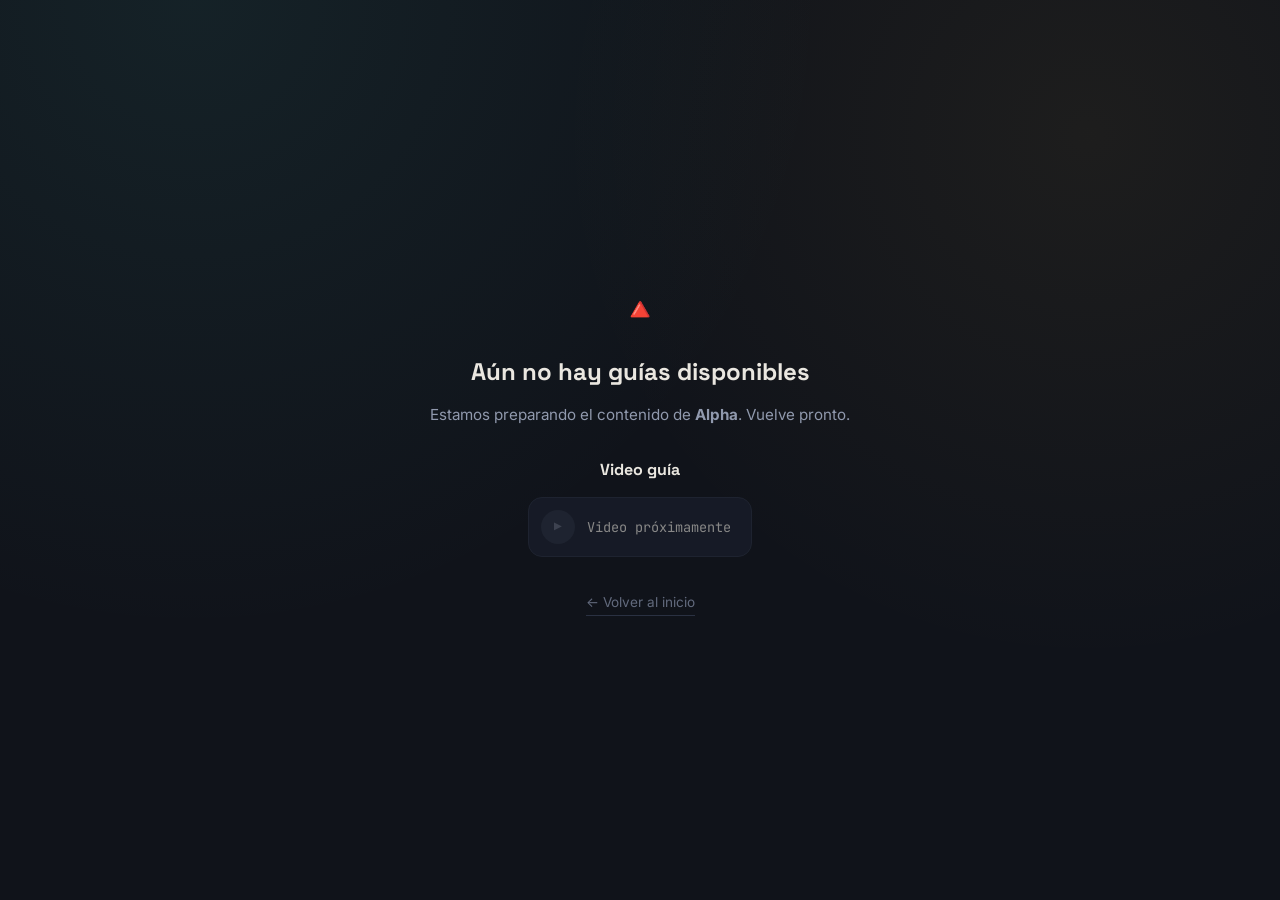
==== pages/alpha/index.html @ 4fbe8063 "Agregue categoria Farmeros, video-guia, smeargle y breloom, junto con mejoras en las paginas" ====
<!DOCTYPE html>
<html lang="es">
<head>
<meta charset="UTF-8">
<meta name="viewport" content="width=device-width, initial-scale=1.0">
<title>Alpha — PokeMMO Farm Guide</title>
<meta name="robots" content="noindex">

<link rel="preconnect" href="https://fonts.googleapis.com">
<link rel="preconnect" href="https://fonts.gstatic.com" crossorigin>
<link href="https://fonts.googleapis.com/css2?family=Space+Grotesk:wght@500;600;700&family=Inter:wght@400;500;600&family=JetBrains+Mono:wght@500;600&display=swap" rel="stylesheet">

<link rel="stylesheet" href="../../assets/css/style.css">
</head>
<body>

<main class="placeholder-page">
  <div class="placeholder-inner">
    <span class="placeholder-icon" style="color:#ef4444;" aria-hidden="true">🔺</span>
    <h1>Aún no hay guías disponibles</h1>
    <p>Estamos preparando el contenido de <strong>Alpha</strong>. Vuelve pronto.</p>

    <div class="video-guide-wrap">
      <h2>Video guía</h2>
      <a href="#" class="video-guide-btn is-empty" target="_blank" rel="noopener">
        <span class="vg-play">▶</span>
        Video próximamente
      </a>
      <!-- Cuando tengas el link del video, reemplaza el <a> de arriba por:
      <a href="https://www.youtube.com/watch?v=VIDEO_ID" class="video-guide-btn" target="_blank" rel="noopener">
        <span class="vg-play">▶</span>
        Ver guía en YouTube
      </a>
      -->
    </div>

    <a href="../../index.html" class="placeholder-back">← Volver al inicio</a>
  </div>
</main>

</body>
</html>
---- assets/css/style.css ----
/* ============================================
   PokeMMO Farm Guide — design tokens
   ============================================ */
:root{
  --bg:            #10131a;
  --bg-elev:       #171b26;
  --bg-card:       #1b2030;
  --border:        #2a3142;
  --border-soft:   #232a3a;

  --text:          #eae7e0;
  --text-dim:      #9099ad;
  --text-faint:    #626a7d;

  --accent-teal:   #4fd1c5;
  --accent-gold:   #f2c14e;
  --accent-coral:  #ef7c6b;

  --radius-sm: 8px;
  --radius-md: 14px;
  --radius-lg: 20px;

  --font-display: "Space Grotesk", sans-serif;
  --font-body: "Inter", system-ui, sans-serif;
  --font-mono: "JetBrains Mono", monospace;

  --max-width: 1160px;
}

*, *::before, *::after{ box-sizing: border-box; }

::selection{
  background: rgba(79, 209, 197, 0.35);
  color: var(--text);
}

html{
  scroll-behavior: smooth;
}

@media (prefers-reduced-motion: reduce){
  html{ scroll-behavior: auto; }
  *{ animation-duration: 0.01ms !important; transition-duration: 0.01ms !important; }
}

body{
  margin: 0;
  background: var(--bg);
  color: var(--text);
  font-family: var(--font-body);
  line-height: 1.55;
  -webkit-font-smoothing: antialiased;
}

a{ color: inherit; text-decoration: none; }
img{ max-width: 100%; display: block; }
ul{ list-style: none; margin: 0; padding: 0; }

:focus-visible{
  outline: 2px solid var(--accent-teal);
  outline-offset: 3px;
}

.wrap{
  max-width: var(--max-width);
  margin: 0 auto;
  padding: 0 24px;
}

/* subtle hex-grid atmosphere, low-cost, no images */
body{
  background-image:
    radial-gradient(circle at 15% 0%, rgba(79,209,197,0.08), transparent 45%),
    radial-gradient(circle at 85% 15%, rgba(242,193,78,0.06), transparent 40%);
  background-attachment: fixed;
}

/* ============================================
   Header
   ============================================ */
.site-header{
  position: sticky;
  top: 0;
  z-index: 50;
  background: rgba(16,19,26,0.85);
  backdrop-filter: blur(10px);
  border-bottom: 1px solid var(--border-soft);
}

.header-inner{
  display: flex;
  align-items: center;
  justify-content: space-between;
  height: 68px;
}

.logo{
  display: flex;
  align-items: center;
  gap: 10px;
  font-family: var(--font-display);
  font-size: 1.05rem;
  letter-spacing: 0.01em;
}

.logo-mark{
  display: inline-flex;
  align-items: center;
  justify-content: center;
  width: 30px;
  height: 30px;
  border-radius: 8px;
  background: linear-gradient(135deg, var(--accent-teal), #2f9d92);
  color: #0b1016;
  font-size: 1rem;
}

.logo-text strong{ color: var(--accent-gold); font-weight: 700; }

.main-nav{
  display: flex;
  align-items: center;
  gap: 28px;
  font-size: 0.92rem;
  color: var(--text-dim);
}

.main-nav a:hover{ color: var(--text); }

.nav-github{
  padding: 8px 14px;
  border: 1px solid var(--border);
  border-radius: 999px;
  color: var(--text) !important;
}
.nav-github:hover{ border-color: var(--accent-teal); }

.nav-toggle{
  display: none;
  flex-direction: column;
  gap: 5px;
  background: none;
  border: none;
  cursor: pointer;
  padding: 8px;
}
.nav-toggle span{
  width: 22px; height: 2px;
  background: var(--text);
  border-radius: 2px;
}

/* ============================================
   Hero
   ============================================ */
.hero{
  padding: 96px 0 72px;
}

.hero-inner{
  max-width: 760px;
}

.eyebrow{
  font-family: var(--font-mono);
  font-size: 0.78rem;
  letter-spacing: 0.04em;
  color: var(--accent-teal);
  text-transform: uppercase;
  margin: 0 0 20px;
}

.hero h1{
  font-family: var(--font-display);
  font-size: clamp(2.1rem, 5vw, 3.4rem);
  line-height: 1.12;
  font-weight: 700;
  margin: 0 0 20px;
  letter-spacing: -0.01em;
}

.accent-gold{ color: var(--accent-gold); }

.hero-sub{
  font-size: 1.08rem;
  color: var(--text-dim);
  max-width: 560px;
  margin: 0 0 36px;
}

.search-box{
  display: flex;
  align-items: center;
  gap: 12px;
  background: var(--bg-card);
  border: 1px solid var(--border);
  border-radius: var(--radius-md);
  padding: 14px 18px;
  max-width: 480px;
  transition: border-color 0.15s ease;
}
.search-box:focus-within{ border-color: var(--accent-teal); }

.search-icon{ color: var(--text-faint); flex-shrink: 0; }

.search-box input{
  border: none;
  background: none;
  color: var(--text);
  font-family: var(--font-body);
  font-size: 0.96rem;
  width: 100%;
}
.search-box input::placeholder{ color: var(--text-faint); }
.search-box input:focus{ outline: none; }

/* ============================================
   Section shared
   ============================================ */
section{ padding: 64px 0; }

.section-head{
  max-width: 560px;
  margin-bottom: 40px;
}
.section-head h2{
  font-family: var(--font-display);
  font-size: clamp(1.6rem, 3vw, 2.1rem);
  margin: 0 0 10px;
}
.section-head p{
  color: var(--text-dim);
  margin: 0;
}

/* ============================================
   Categorías — route select cards
   ============================================ */
.cat-grid{
  display: grid;
  grid-template-columns: repeat(auto-fill, minmax(230px, 1fr));
  gap: 16px;
}

.cat-card{
  position: relative;
  background: var(--bg-card);
  border: 1px solid var(--border);
  border-left: 3px solid var(--cat-color, var(--accent-teal));
  border-radius: var(--radius-md);
  padding: 24px;
  transition: transform 0.15s ease, border-color 0.15s ease, background 0.15s ease;
}

.cat-card:hover{
  transform: translateY(-3px);
  background: var(--bg-elev);
}

.cat-icon{
  font-size: 1.6rem;
  display: inline-block;
  margin-bottom: 14px;
}

.cat-card h3{
  font-family: var(--font-display);
  font-size: 1.1rem;
  margin: 0 0 8px;
}

.cat-card p{
  color: var(--text-dim);
  font-size: 0.88rem;
  margin: 0 0 16px;
  min-height: 40px;
}

.cat-count{
  font-family: var(--font-mono);
  font-size: 0.72rem;
  letter-spacing: 0.03em;
  text-transform: uppercase;
  color: var(--cat-color, var(--accent-teal));
}

.no-results{
  text-align: center;
  color: var(--text-dim);
  margin-top: 24px;
}

/* ============================================
   Destacados — empty state
   ============================================ */
.empty-state{
  border: 1px dashed var(--border);
  border-radius: var(--radius-lg);
  padding: 56px 32px;
  text-align: center;
  max-width: 520px;
  margin: 0 auto;
}

.empty-icon{
  display: inline-flex;
  align-items: center;
  justify-content: center;
  width: 48px;
  height: 48px;
  border-radius: 12px;
  background: rgba(79,209,197,0.1);
  color: var(--accent-teal);
  font-size: 1.4rem;
  margin-bottom: 18px;
}

.empty-state h3{
  font-family: var(--font-display);
  font-size: 1.2rem;
  margin: 0 0 10px;
}

.empty-state p{
  color: var(--text-dim);
  font-size: 0.92rem;
  margin: 0 0 24px;
}

.btn-primary{
  display: inline-block;
  background: var(--accent-teal);
  color: #0b1016;
  font-weight: 600;
  font-size: 0.9rem;
  padding: 12px 24px;
  border-radius: 999px;
  transition: transform 0.15s ease, background 0.15s ease;
}
.btn-primary:hover{
  background: #6fe0d5;
  transform: translateY(-1px);
}

/* ============================================
   Sobre / disclaimer
   ============================================ */
.sobre{
  background: var(--bg-elev);
  border-top: 1px solid var(--border-soft);
  border-bottom: 1px solid var(--border-soft);
}
.sobre-inner{ max-width: 680px; }
.sobre h2{
  font-family: var(--font-display);
  font-size: 1.5rem;
  margin: 0 0 20px;
}
.sobre p{
  color: var(--text-dim);
  font-size: 0.94rem;
  margin: 0 0 16px;
}

/* ============================================
   Footer
   ============================================ */
.site-footer{ padding: 40px 0; }

.footer-inner{
  display: flex;
  flex-wrap: wrap;
  align-items: center;
  justify-content: space-between;
  gap: 16px;
  border-top: 1px solid var(--border-soft);
  padding-top: 32px;
}

.footer-brand{
  display: flex;
  align-items: center;
  gap: 10px;
  font-family: var(--font-display);
  font-size: 0.95rem;
}

.footer-note{
  color: var(--text-faint);
  font-size: 0.82rem;
  margin: 0;
}

.footer-links{
  display: flex;
  gap: 20px;
  font-size: 0.85rem;
  color: var(--text-dim);
}
.footer-links a:hover{ color: var(--text); }

/* ============================================
   Placeholder de categoría (sin guías aún)
   ============================================ */
.placeholder-page{
  min-height: 100vh;
  display: flex;
  align-items: center;
  justify-content: center;
  text-align: center;
  padding: 24px;
}

.placeholder-inner{
  max-width: 420px;
}

.placeholder-icon{
  font-size: 2rem;
  margin-bottom: 20px;
  display: inline-block;
}

.placeholder-page h1{
  font-family: var(--font-display);
  font-size: 1.5rem;
  margin: 0 0 12px;
}

.placeholder-page p{
  color: var(--text-dim);
  font-size: 0.95rem;
  margin: 0 0 28px;
}

.placeholder-back{
  display: inline-block;
  font-size: 0.85rem;
  color: var(--text-faint);
  border-bottom: 1px solid var(--border);
  padding-bottom: 2px;
  transition: color 0.15s ease, border-color 0.15s ease;
}
.placeholder-back:hover{
  color: var(--accent-teal);
  border-color: var(--accent-teal);
}

/* ============================================
   Responsive
   ============================================ */
@media (max-width: 760px){
  .main-nav{
    position: absolute;
    top: 68px;
    left: 0;
    right: 0;
    background: var(--bg-elev);
    border-bottom: 1px solid var(--border-soft);
    flex-direction: column;
    align-items: flex-start;
    gap: 0;
    padding: 8px 24px 20px;
    display: none;
  }
  .main-nav.open{ display: flex; }
  .main-nav a{ padding: 12px 0; width: 100%; }

  .nav-toggle{ display: flex; }

  .hero{ padding: 56px 0 48px; }

  section{ padding: 48px 0; }
}

/* ============================================
   Video guía — link directo, sin iframe/preview
   ============================================ */
.video-guide-wrap{
  margin: 32px 0;
}

.video-guide-wrap h2{
  font-family: var(--font-display);
  font-size: 1rem;
  margin: 0 0 14px;
  color: var(--text);
}

.video-guide-btn{
  display: inline-flex;
  align-items: center;
  gap: 12px;
  background: var(--bg-card);
  border: 1px solid var(--border);
  border-radius: var(--radius-md);
  padding: 12px 20px 12px 12px;
  font-family: var(--font-mono);
  font-size: 0.85rem;
  color: var(--text);
  transition: border-color 0.15s ease, transform 0.15s ease, background 0.15s ease;
}

.video-guide-btn:hover{
  border-color: var(--accent-teal);
  background: var(--bg-elev);
  transform: translateY(-2px);
}

.video-guide-btn .vg-play{
  display: inline-flex;
  align-items: center;
  justify-content: center;
  width: 34px;
  height: 34px;
  border-radius: 50%;
  background: var(--accent-teal);
  color: #0b1016;
  font-size: 0.8rem;
  flex-shrink: 0;
}

/* Estado "sin video todavía": no clickeable, atenuado */
.video-guide-btn.is-empty{
  pointer-events: none;
  opacity: 0.55;
  cursor: default;
}
.video-guide-btn.is-empty .vg-play{
  background: var(--border);
  color: var(--text-faint);
}

/* ============================================
   Farmeros — listado de Pokémon herramienta
   ============================================ */
.farmeros-page{
  padding: 96px 0 72px;
}

.farmeros-header{
  max-width: 620px;
  margin-bottom: 40px;
}

.poke-grid{
  display: grid;
  grid-template-columns: repeat(auto-fill, minmax(220px, 1fr));
  gap: 16px;
}

.poke-card{
  background: var(--bg-card);
  border: 1px solid var(--border);
  border-left: 3px solid var(--cat-color, var(--accent-teal));
  border-radius: var(--radius-md);
  padding: 22px;
  transition: transform 0.15s ease, background 0.15s ease;
}
.poke-card:hover{
  transform: translateY(-3px);
  background: var(--bg-elev);
}

.poke-card h3{
  font-family: var(--font-display);
  font-size: 1.05rem;
  margin: 0 0 8px;
}

.poke-card p{
  color: var(--text-dim);
  font-size: 0.85rem;
  margin: 0 0 16px;
  min-height: 40px;
}

.poke-tags{
  display: flex;
  gap: 6px;
  flex-wrap: wrap;
}

.poke-tag{
  font-family: var(--font-mono);
  font-size: 0.68rem;
  text-transform: uppercase;
  letter-spacing: 0.03em;
  padding: 4px 9px;
  border-radius: 999px;
  border: 1px solid var(--border);
  color: var(--text-dim);
}

/* ============================================
   Farmero individual — página tipo Smeargle
   ============================================ */
.poke-detail{
  padding: 96px 0 72px;
}

.poke-detail-head{
  max-width: 640px;
}

.uses-in-grid{
  display: grid;
  grid-template-columns: repeat(auto-fill, minmax(200px, 1fr));
  gap: 16px;
}

.use-card{
  display: flex;
  align-items: center;
  gap: 14px;
  background: var(--bg-card);
  border: 1px solid var(--border);
  border-left: 3px solid var(--cat-color, var(--accent-teal));
  border-radius: var(--radius-md);
  padding: 18px 20px;
  transition: transform 0.15s ease, background 0.15s ease;
}
.use-card:hover{
  transform: translateY(-3px);
  background: var(--bg-elev);
}

.use-card .use-icon{
  font-size: 1.4rem;
}

.use-card .use-label{
  font-family: var(--font-display);
  font-size: 0.95rem;
}

/* ============================================
   Versiones de un Pokémon farmero (ej. Smeargle)
   ============================================ */
.version-grid{
  display: grid;
  grid-template-columns: repeat(auto-fit, minmax(280px, 1fr));
  gap: 20px;
}

.version-card{
  background: var(--bg-card);
  border: 1px solid var(--border);
  border-radius: var(--radius-md);
  padding: 24px;
}

.version-card h3{
  font-family: var(--font-display);
  font-size: 1.05rem;
  margin: 0 0 18px;
  color: var(--accent-gold);
}

.version-block{
  margin-bottom: 16px;
}

.version-label{
  display: block;
  font-family: var(--font-mono);
  font-size: 0.68rem;
  text-transform: uppercase;
  letter-spacing: 0.04em;
  color: var(--text-faint);
  margin-bottom: 6px;
}

.version-text{
  margin: 0;
  font-size: 0.9rem;
  color: var(--text);
}

.move-tags{
  display: flex;
  flex-wrap: wrap;
  gap: 6px;
}

.move-tag{
  font-size: 0.8rem;
  background: var(--bg-elev);
  border: 1px solid var(--border);
  border-radius: 999px;
  padding: 5px 12px;
  color: var(--text);
}

.version-card .video-guide-btn{
  margin-top: 6px;
}
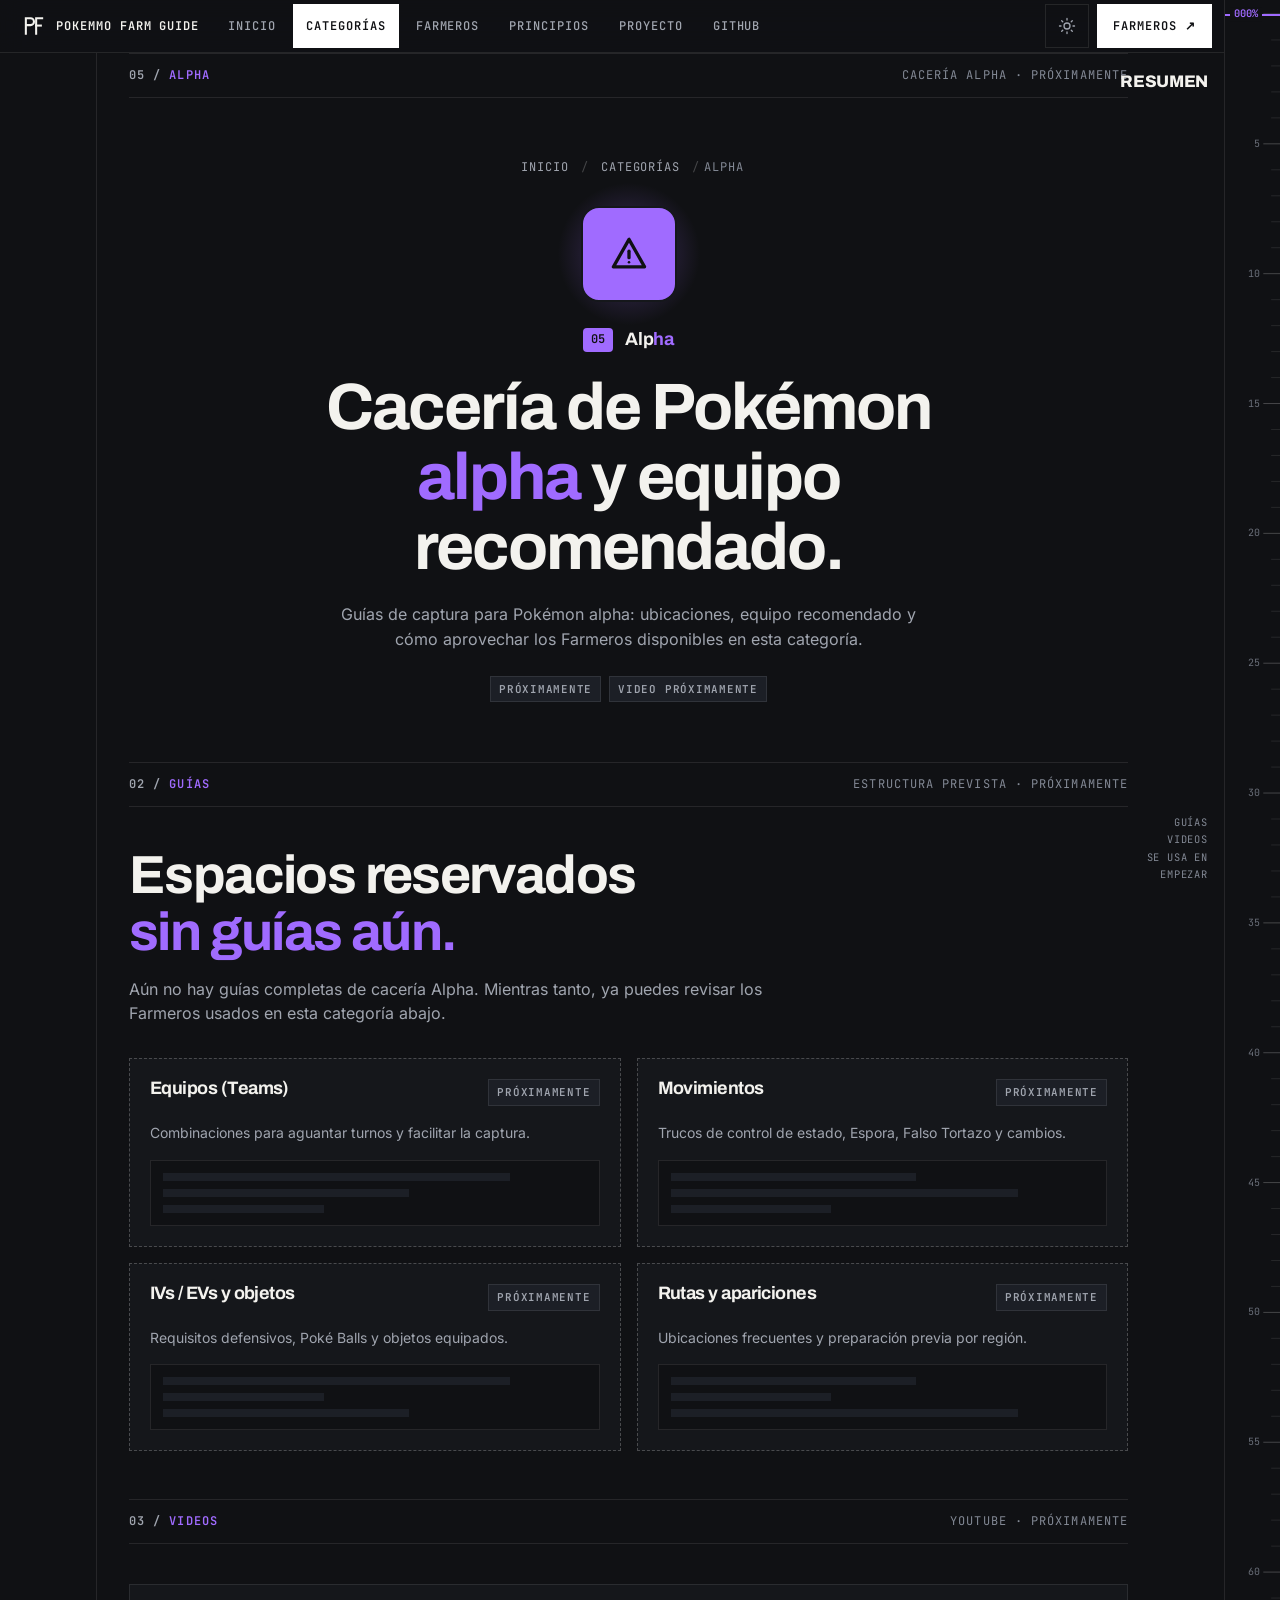
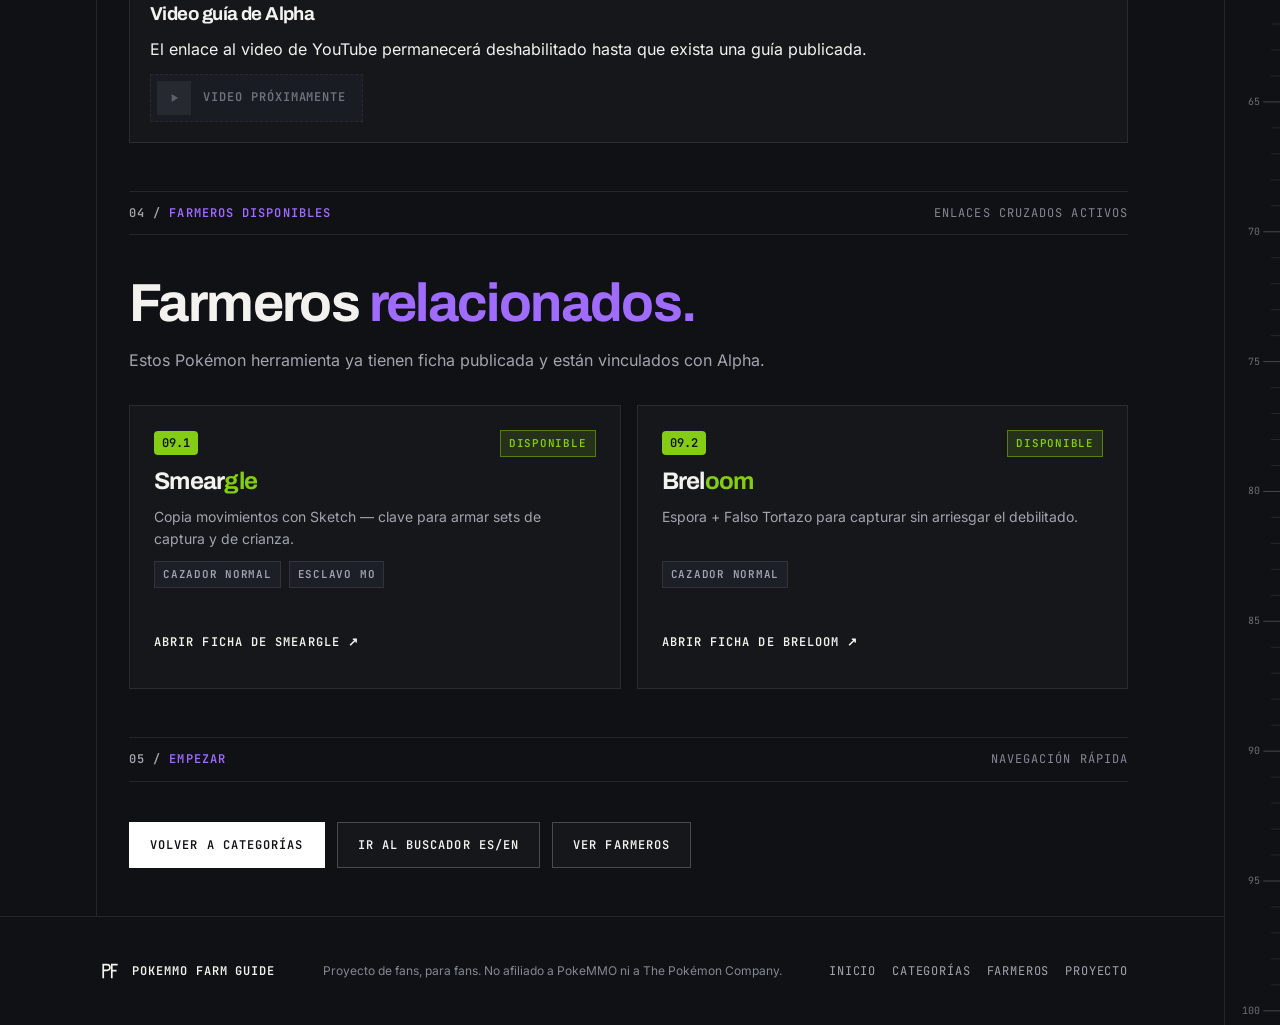
==== commit 98eff51c: "primer commit" ====
--- a/pages/alpha/index.html
+++ b/pages/alpha/index.html
@@ -1,42 +1,298 @@
 <!DOCTYPE html>
-<html lang="es">
+<html lang="es" data-theme="dark">
 <head>
 <meta charset="UTF-8">
-<meta name="viewport" content="width=device-width, initial-scale=1.0">
+<meta name="viewport" content="width=device-width, initial-scale=1.0, viewport-fit=cover">
+<meta name="theme-color" id="meta-theme-color" content="#101114">
 <title>Alpha — PokeMMO Farm Guide</title>
 <meta name="robots" content="noindex">
-
-<link rel="preconnect" href="https://fonts.googleapis.com">
-<link rel="preconnect" href="https://fonts.gstatic.com" crossorigin>
-<link href="https://fonts.googleapis.com/css2?family=Space+Grotesk:wght@500;600;700&family=Inter:wght@400;500;600&family=JetBrains+Mono:wght@500;600&display=swap" rel="stylesheet">
-
+<script>
+try{if(localStorage.getItem('pfg_theme')==='light'){document.documentElement.setAttribute('data-theme','light');var m=document.getElementById('meta-theme-color');if(m)m.setAttribute('content','#f2f1ee');}}catch(e){}
+</script>
 <link rel="stylesheet" href="../../assets/css/style.css">
+<script src="../../assets/js/script.js" defer></script>
+<script src="../../assets/js/ruler.js" defer></script>
 </head>
-<body>
-
-<main class="placeholder-page">
-  <div class="placeholder-inner">
-    <span class="placeholder-icon" style="color:#ef4444;" aria-hidden="true">🔺</span>
-    <h1>Aún no hay guías disponibles</h1>
-    <p>Estamos preparando el contenido de <strong>Alpha</strong>. Vuelve pronto.</p>
-
-    <div class="video-guide-wrap">
-      <h2>Video guía</h2>
-      <a href="#" class="video-guide-btn is-empty" target="_blank" rel="noopener">
-        <span class="vg-play">▶</span>
-        Video próximamente
+<body class="cat--alpha">
+
+<a href="#main-content" class="skip-link">Saltar al contenido</a>
+
+<!-- ============ BARRA SUPERIOR FIJA ============ -->
+<header class="site-header">
+  <div class="header-inner">
+    <div class="topbar-left">
+      <a href="../../index.html" class="topbar-brand" id="topbar-brand">
+        <span class="brand-symbol" aria-hidden="true">
+          <svg width="24" height="24" viewBox="0 0 28 28" fill="none" stroke="currentColor" stroke-width="2.4" stroke-linecap="square" stroke-linejoin="miter">
+            <path d="M4.5 23V5h5.5a4 4 0 0 1 0 8H4.5"/>
+            <path d="M16.5 23V5h7"/>
+            <path d="M16.5 13.5h5.5"/>
+          </svg>
+        </span>
+        <span class="brand-name">PokeMMO Farm Guide</span>
       </a>
-      <!-- Cuando tengas el link del video, reemplaza el <a> de arriba por:
-      <a href="https://www.youtube.com/watch?v=VIDEO_ID" class="video-guide-btn" target="_blank" rel="noopener">
-        <span class="vg-play">▶</span>
-        Ver guía en YouTube
-      </a>
-      -->
-    </div>
-
-    <a href="../../index.html" class="placeholder-back">← Volver al inicio</a>
+
+      <nav class="topbar-nav" id="main-nav" aria-label="Navegación principal">
+        <a href="../../index.html#inicio">Inicio</a>
+        <a href="../../index.html#categorias" class="is-active" aria-current="page">Categorías</a>
+        <a href="../farmeros/index.html">Farmeros</a>
+        <a href="../../index.html#principios">Principios</a>
+        <a href="../../index.html#sobre">Proyecto</a>
+        <a href="https://github.com/" target="_blank" rel="noopener noreferrer">GitHub</a>
+      </nav>
+    </div>
+
+    <div class="topbar-actions">
+      <button type="button" class="icon-btn" id="theme-toggle" aria-label="Cambiar a tema claro" aria-pressed="false" title="Cambiar a tema claro">
+        <svg class="theme-icon-sun" width="18" height="18" viewBox="0 0 24 24" fill="none" stroke="currentColor" stroke-width="1.75" stroke-linecap="round" stroke-linejoin="round" aria-hidden="true">
+          <circle cx="12" cy="12" r="4"/>
+          <path d="M12 2v2M12 20v2M4.93 4.93l1.41 1.41M17.66 17.66l1.41 1.41M2 12h2M20 12h2M6.34 17.66l-1.41 1.41M19.07 4.93l-1.41 1.41"/>
+        </svg>
+        <svg class="theme-icon-moon" width="18" height="18" viewBox="0 0 24 24" fill="none" stroke="currentColor" stroke-width="1.75" stroke-linecap="round" stroke-linejoin="round" aria-hidden="true">
+          <path d="M21 12.79A9 9 0 1 1 11.21 3 7 7 0 0 0 21 12.79z"/>
+        </svg>
+      </button>
+
+      <a href="../farmeros/index.html" class="topbar-cta">Farmeros ↗</a>
+
+      <button type="button" class="nav-toggle" id="nav-toggle" aria-label="Abrir menú" aria-expanded="false" aria-controls="main-nav">
+        <span class="nav-toggle-line" aria-hidden="true"></span>
+        <span class="nav-toggle-line" aria-hidden="true"></span>
+        <span class="nav-toggle-line" aria-hidden="true"></span>
+      </button>
+    </div>
+  </div>
+</header>
+
+<main id="main-content" class="detail-shell">
+  <div class="wrap">
+    <div class="detail-rail-wrap">
+
+      <!-- ============ 01 / RESUMEN ============ -->
+      <section id="resumen" class="section-band" data-ruler-section data-ruler-label="Resumen" data-ruler-code="01">
+        <div class="band-header">
+          <span><span class="band-code">05 / <span class="band-code-accent">ALPHA</span></span></span>
+          <span>CACERÍA ALPHA · PRÓXIMAMENTE</span>
+        </div>
+
+        <div class="detail-hero">
+          <nav class="detail-breadcrumb" aria-label="Ruta de navegación">
+            <ol>
+              <li><a href="../../index.html">Inicio</a></li>
+              <li><a href="../../index.html#categorias">Categorías</a></li>
+              <li><span aria-current="page">Alpha</span></li>
+            </ol>
+          </nav>
+
+          <div class="detail-icon-stage" aria-hidden="true">
+            <svg width="44" height="44" viewBox="0 0 24 24" fill="none" stroke="currentColor" stroke-width="1.8" stroke-linecap="round" stroke-linejoin="round">
+              <path d="M12 4L3.5 19h17z"/><path d="M12 10.5v3.5"/><circle cx="12" cy="16.5" r=".7" fill="currentColor" stroke="none"/>
+            </svg>
+          </div>
+
+          <div class="detail-identity">
+            <span class="num-badge">05</span>
+            <span class="detail-identity-name">Alp<span class="bicolor-accent">ha</span></span>
+          </div>
+
+          <h1>Cacería de Pokémon <span class="bicolor-accent">alpha</span> y equipo recomendado.</h1>
+          <p class="detail-hero-desc">
+            Guías de captura para Pokémon alpha: ubicaciones, equipo recomendado y cómo aprovechar los Farmeros disponibles en esta categoría.
+          </p>
+
+          <div class="chip-row">
+            <span class="chip">PRÓXIMAMENTE</span>
+            <span class="chip">VIDEO PRÓXIMAMENTE</span>
+          </div>
+        </div>
+      </section>
+
+      <!-- ============ 02 / GUÍAS ============ -->
+      <section id="guias" class="section-band" data-ruler-section data-ruler-label="Guías" data-ruler-code="02">
+        <div class="band-header">
+          <span><span class="band-code">02 / <span class="band-code-accent">GUÍAS</span></span></span>
+          <span>ESTRUCTURA PREVISTA · PRÓXIMAMENTE</span>
+        </div>
+
+        <div class="section-body">
+          <div class="section-intro">
+            <h2>Espacios reservados <span class="bicolor-accent">sin guías aún.</span></h2>
+            <p>Aún no hay guías completas de cacería Alpha. Mientras tanto, ya puedes revisar los Farmeros usados en esta categoría abajo.</p>
+          </div>
+
+          <!-- Para insertar una guía nueva en Alpha:
+               Reemplaza los .guide-slot por tarjetas reales usando .version-card / .build-specs. -->
+          <div class="guide-slots-grid guide-slots-grid--4">
+            <article class="guide-slot">
+              <div class="guide-slot-head">
+                <h3>Equipos (Teams)</h3>
+                <span class="chip">PRÓXIMAMENTE</span>
+              </div>
+              <p>Combinaciones para aguantar turnos y facilitar la captura.</p>
+              <div class="guide-skeleton" aria-hidden="true">
+                <span class="skeleton-bar skeleton-bar--w"></span>
+                <span class="skeleton-bar skeleton-bar--m"></span>
+                <span class="skeleton-bar skeleton-bar--s"></span>
+              </div>
+            </article>
+
+            <article class="guide-slot">
+              <div class="guide-slot-head">
+                <h3>Movimientos</h3>
+                <span class="chip">PRÓXIMAMENTE</span>
+              </div>
+              <p>Trucos de control de estado, Espora, Falso Tortazo y cambios.</p>
+              <div class="guide-skeleton" aria-hidden="true">
+                <span class="skeleton-bar skeleton-bar--m"></span>
+                <span class="skeleton-bar skeleton-bar--w"></span>
+                <span class="skeleton-bar skeleton-bar--s"></span>
+              </div>
+            </article>
+
+            <article class="guide-slot">
+              <div class="guide-slot-head">
+                <h3>IVs / EVs y objetos</h3>
+                <span class="chip">PRÓXIMAMENTE</span>
+              </div>
+              <p>Requisitos defensivos, Poké Balls y objetos equipados.</p>
+              <div class="guide-skeleton" aria-hidden="true">
+                <span class="skeleton-bar skeleton-bar--w"></span>
+                <span class="skeleton-bar skeleton-bar--s"></span>
+                <span class="skeleton-bar skeleton-bar--m"></span>
+              </div>
+            </article>
+
+            <article class="guide-slot">
+              <div class="guide-slot-head">
+                <h3>Rutas y apariciones</h3>
+                <span class="chip">PRÓXIMAMENTE</span>
+              </div>
+              <p>Ubicaciones frecuentes y preparación previa por región.</p>
+              <div class="guide-skeleton" aria-hidden="true">
+                <span class="skeleton-bar skeleton-bar--m"></span>
+                <span class="skeleton-bar skeleton-bar--s"></span>
+                <span class="skeleton-bar skeleton-bar--w"></span>
+              </div>
+            </article>
+          </div>
+        </div>
+      </section>
+
+      <!-- ============ 03 / VIDEOS ============ -->
+      <section id="videos" class="section-band" data-ruler-section data-ruler-label="Videos" data-ruler-code="03">
+        <div class="band-header">
+          <span><span class="band-code">03 / <span class="band-code-accent">VIDEOS</span></span></span>
+          <span>YOUTUBE · PRÓXIMAMENTE</span>
+        </div>
+
+        <div class="section-body">
+          <div class="video-slot">
+            <h3>Video guía de Alpha</h3>
+            <p>El enlace al video de YouTube permanecerá deshabilitado hasta que exista una guía publicada.</p>
+            <a href="#" class="video-guide-btn is-empty" aria-disabled="true">
+              <span class="vg-play" aria-hidden="true">
+                <svg width="14" height="14" viewBox="0 0 24 24" fill="currentColor"><path d="M8 5v14l11-7z"/></svg>
+              </span>
+              Video próximamente
+            </a>
+            <!-- Cuando tengas el link del video, reemplaza el <a> de arriba por:
+            <a href="https://www.youtube.com/watch?v=VIDEO_ID" class="video-guide-btn" target="_blank" rel="noopener noreferrer">
+              <span class="vg-play" aria-hidden="true">
+                <svg width="14" height="14" viewBox="0 0 24 24" fill="currentColor"><path d="M8 5v14l11-7z"/></svg>
+              </span>
+              Ver guía en YouTube
+            </a>
+            -->
+          </div>
+        </div>
+      </section>
+
+      <!-- ============ 04 / SE USA EN (ENLACES REALES) ============ -->
+      <section id="se-usa-en" class="section-band" data-ruler-section data-ruler-label="Se usa en" data-ruler-code="04">
+        <div class="band-header">
+          <span><span class="band-code">04 / <span class="band-code-accent">FARMEROS DISPONIBLES</span></span></span>
+          <span>ENLACES CRUZADOS ACTIVOS</span>
+        </div>
+
+        <div class="section-body">
+          <div class="section-intro">
+            <h2>Farmeros <span class="bicolor-accent">relacionados.</span></h2>
+            <p>Estos Pokémon herramienta ya tienen ficha publicada y están vinculados con Alpha.</p>
+          </div>
+
+          <div class="featured-grid">
+            <a href="../farmeros/smeargle.html" class="poke-card glow-card cat--farmeros">
+              <div class="poke-card-top">
+                <span class="num-badge">09.1</span>
+                <span class="chip is-available">DISPONIBLE</span>
+              </div>
+              <h3>Smear<span class="bicolor-accent">gle</span></h3>
+              <p>Copia movimientos con Sketch — clave para armar sets de captura y de crianza.</p>
+              <div class="chip-row">
+                <span class="chip">CAZADOR NORMAL</span>
+                <span class="chip">ESCLAVO MO</span>
+              </div>
+              <span class="cat-explore">ABRIR FICHA DE SMEARGLE <span class="explore-arrow" aria-hidden="true">↗</span></span>
+            </a>
+
+            <a href="../farmeros/breloom.html" class="poke-card glow-card cat--farmeros">
+              <div class="poke-card-top">
+                <span class="num-badge">09.2</span>
+                <span class="chip is-available">DISPONIBLE</span>
+              </div>
+              <h3>Brel<span class="bicolor-accent">oom</span></h3>
+              <p>Espora + Falso Tortazo para capturar sin arriesgar el debilitado.</p>
+              <div class="chip-row">
+                <span class="chip">CAZADOR NORMAL</span>
+              </div>
+              <span class="cat-explore">ABRIR FICHA DE BRELOOM <span class="explore-arrow" aria-hidden="true">↗</span></span>
+            </a>
+          </div>
+        </div>
+      </section>
+
+      <!-- ============ 05 / EMPEZAR ============ -->
+      <section id="empezar" class="section-band" data-ruler-section data-ruler-label="Empezar" data-ruler-code="05">
+        <div class="band-header">
+          <span><span class="band-code">05 / <span class="band-code-accent">EMPEZAR</span></span></span>
+          <span>NAVEGACIÓN RÁPIDA</span>
+        </div>
+
+        <div class="section-body">
+          <div class="start-actions">
+            <a href="../../index.html#categorias" class="btn btn-primary">Volver a categorías</a>
+            <a href="../../index.html#inicio" class="btn btn-outline">Ir al buscador ES/EN</a>
+            <a href="../farmeros/index.html" class="btn btn-outline">Ver Farmeros</a>
+          </div>
+        </div>
+      </section>
+
+    </div>
   </div>
 </main>
 
+<!-- ============ FOOTER ============ -->
+<footer class="site-footer">
+  <div class="wrap footer-inner">
+    <div class="footer-brand">
+      <span class="brand-symbol" aria-hidden="true">
+        <svg width="20" height="20" viewBox="0 0 28 28" fill="none" stroke="currentColor" stroke-width="2.4" stroke-linecap="square" stroke-linejoin="miter">
+          <path d="M4.5 23V5h5.5a4 4 0 0 1 0 8H4.5"/>
+          <path d="M16.5 23V5h7"/>
+          <path d="M16.5 13.5h5.5"/>
+        </svg>
+      </span>
+      <span>PokeMMO Farm Guide</span>
+    </div>
+    <p class="footer-note">Proyecto de fans, para fans. No afiliado a PokeMMO ni a The Pokémon Company.</p>
+    <nav class="footer-links" aria-label="Enlaces del pie de página">
+      <a href="../../index.html#inicio">Inicio</a>
+      <a href="../../index.html#categorias">Categorías</a>
+      <a href="../farmeros/index.html">Farmeros</a>
+      <a href="../../index.html#sobre">Proyecto</a>
+    </nav>
+  </div>
+</footer>
+
 </body>
 </html>
--- a/assets/css/style.css
+++ b/assets/css/style.css
@@ -1,697 +1,2602 @@
-/* ============================================
-   PokeMMO Farm Guide — design tokens
-   ============================================ */
-:root{
-  --bg:            #10131a;
-  --bg-elev:       #171b26;
-  --bg-card:       #1b2030;
-  --border:        #2a3142;
-  --border-soft:   #232a3a;
-
-  --text:          #eae7e0;
-  --text-dim:      #9099ad;
-  --text-faint:    #626a7d;
-
-  --accent-teal:   #4fd1c5;
-  --accent-gold:   #f2c14e;
-  --accent-coral:  #ef7c6b;
-
-  --radius-sm: 8px;
-  --radius-md: 14px;
-  --radius-lg: 20px;
-
-  --font-display: "Space Grotesk", sans-serif;
-  --font-body: "Inter", system-ui, sans-serif;
-  --font-mono: "JetBrains Mono", monospace;
-
-  --max-width: 1160px;
-}
-
-*, *::before, *::after{ box-sizing: border-box; }
-
-::selection{
-  background: rgba(79, 209, 197, 0.35);
+/* ==========================================================================
+   PokeMMO Farm Guide — Sistema de diseño (Etapa A: Tokens y arquitectura)
+   Inspirado estructuralmente en getartcraft.com · 100% CSS vanilla
+   ========================================================================== */
+
+@font-face {
+  font-family: "Archivo";
+  src: url("../fonts/archivo-600.woff2") format("woff2");
+  font-weight: 600;
+  font-style: normal;
+  font-display: swap;
+}
+
+@font-face {
+  font-family: "Archivo";
+  src: url("../fonts/archivo-700.woff2") format("woff2");
+  font-weight: 700;
+  font-style: normal;
+  font-display: swap;
+}
+
+@font-face {
+  font-family: "Archivo";
+  src: url("../fonts/archivo-800.woff2") format("woff2");
+  font-weight: 800;
+  font-style: normal;
+  font-display: swap;
+}
+
+@font-face {
+  font-family: "Inter";
+  src: url("../fonts/inter-400.woff2") format("woff2");
+  font-weight: 400;
+  font-style: normal;
+  font-display: swap;
+}
+
+@font-face {
+  font-family: "Inter";
+  src: url("../fonts/inter-500.woff2") format("woff2");
+  font-weight: 500;
+  font-style: normal;
+  font-display: swap;
+}
+
+@font-face {
+  font-family: "Inter";
+  src: url("../fonts/inter-600.woff2") format("woff2");
+  font-weight: 600;
+  font-style: normal;
+  font-display: swap;
+}
+
+@font-face {
+  font-family: "JetBrains Mono";
+  src: url("../fonts/jetbrains-mono-400.woff2") format("woff2");
+  font-weight: 400;
+  font-style: normal;
+  font-display: swap;
+}
+
+@font-face {
+  font-family: "JetBrains Mono";
+  src: url("../fonts/jetbrains-mono-500.woff2") format("woff2");
+  font-weight: 500;
+  font-style: normal;
+  font-display: swap;
+}
+
+@font-face {
+  font-family: "JetBrains Mono";
+  src: url("../fonts/jetbrains-mono-600.woff2") format("woff2");
+  font-weight: 600;
+  font-style: normal;
+  font-display: swap;
+}
+
+/* ==========================================================================
+   Tokens globales — Oscuro por defecto (alternable a claro vía [data-theme])
+   ========================================================================== */
+:root,
+[data-theme="dark"] {
+  color-scheme: dark;
+
+  --bg:             #101114;
+  --surface:        #15171b;
+  --surface-2:      #1c1f26;
+  --header-bg:      rgba(16, 17, 20, 0.90);
+
+  --border:         rgba(255, 255, 255, 0.09);
+  --border-strong:  rgba(255, 255, 255, 0.22);
+  --crosshair:      rgba(255, 255, 255, 0.34);
+
+  --text:           #f3f2ee;
+  --text-muted:     #a0a5af;
+  --text-faint:     #828894;
+
+  --cta-bg:         #ffffff;
+  --cta-ink:        #101114;
+
+  /* Acento activo por defecto en la home / regla */
+  --accent:         #84CC16;
+  --accent-rgb:     132, 204, 22;
+  --accent-ink:     #101114;
+
+  /* 9 acentos de categoría (ajustados para >= 4.5:1 AA sobre #15171b) */
+  --cat-money:      #EAB308;
+  --cat-money-rgb:  234, 179, 8;
+  --cat-berries:    #F05257;
+  --cat-berries-rgb:240, 82, 87;
+  --cat-items:      #4F8CFF;
+  --cat-items-rgb:  79, 140, 255;
+  --cat-gym:        #F97316;
+  --cat-gym-rgb:    249, 115, 22;
+  --cat-alpha:      #A06BFF;
+  --cat-alpha-rgb:  160, 107, 255;
+  --cat-payday:     #3DD68C;
+  --cat-payday-rgb: 61, 214, 140;
+  --cat-pickup:     #22C7D6;
+  --cat-pickup-rgb: 34, 199, 214;
+  --cat-breeding:   #F472B6;
+  --cat-breeding-rgb:244, 114, 182;
+  --cat-farmeros:   #84CC16;
+  --cat-farmeros-rgb:132, 204, 22;
+
+  /* Tipografía */
+  --font-display:   "Archivo", ui-sans-serif, system-ui, -apple-system, "Segoe UI", sans-serif;
+  --font-sans:      "Inter", ui-sans-serif, system-ui, -apple-system, "Segoe UI", Roboto, sans-serif;
+  --font-mono:      "JetBrains Mono", ui-monospace, "Cascadia Mono", "SFMono-Regular", Menlo, Consolas, monospace;
+
+  /* Escala tipográfica fija y ritmo */
+  --text-xs:        0.75rem;
+  --text-sm:        0.875rem;
+  --text-base:      1rem;
+  --text-lg:        1.125rem;
+  --text-xl:        1.5rem;
+  --text-2xl:       2.125rem;
+  --text-3xl:       clamp(2.25rem, 6vw, 4.25rem);
+
+  /* Espaciado, radios y layout */
+  --space-1:        4px;
+  --space-2:        8px;
+  --space-3:        12px;
+  --space-4:        16px;
+  --space-5:        20px;
+  --space-6:        24px;
+  --space-8:        32px;
+  --space-10:       40px;
+  --space-12:       48px;
+  --space-16:       64px;
+  --space-20:       80px;
+
+  --radius-xs:      4px;
+  --radius-sm:      8px;
+  --radius-md:      14px;
+  --radius-lg:      18px;
+  --radius-pill:    999px;
+
+  --header-height:  52px;
+  --rail-width:     56px;
+  --max-width:      1080px;
+  --measure:        66ch;
+
+  /* Curvas y tiempos (Emil Kowalski) */
+  --ease-out:       cubic-bezier(0.23, 1, 0.32, 1);
+  --ease-in-out:    cubic-bezier(0.77, 0, 0.175, 1);
+  --ease-drawer:    cubic-bezier(0.32, 0.72, 0, 1);
+  --duration-fast:  150ms;
+  --duration-base:  200ms;
+  --duration-slow:  250ms;
+}
+
+[data-theme="light"] {
+  color-scheme: light;
+
+  --bg:             #f2f1ee;
+  --surface:        #faf9f7;
+  --surface-2:      #e7e5df;
+  --header-bg:      rgba(242, 241, 238, 0.92);
+
+  --border:         rgba(16, 17, 20, 0.14);
+  --border-strong:  rgba(16, 17, 20, 0.30);
+  --crosshair:      rgba(16, 17, 20, 0.42);
+
+  --text:           #101114;
+  --text-muted:     #4a4f59;
+  --text-faint:     #585e69;
+
+  --cta-bg:         #101114;
+  --cta-ink:        #f2f1ee;
+
+  --accent:         #477A06;
+  --accent-rgb:     71, 122, 6;
+  --accent-ink:     #ffffff;
+
+  --cat-money:      #946300;
+  --cat-money-rgb:  148, 99, 0;
+  --cat-berries:    #C2272D;
+  --cat-berries-rgb:194, 39, 45;
+  --cat-items:      #1D56C9;
+  --cat-items-rgb:  29, 86, 201;
+  --cat-gym:        #B84706;
+  --cat-gym-rgb:    184, 71, 6;
+  --cat-alpha:      #6932D6;
+  --cat-alpha-rgb:  105, 50, 214;
+  --cat-payday:     #0E7847;
+  --cat-payday-rgb: 14, 120, 71;
+  --cat-pickup:     #0A7682;
+  --cat-pickup-rgb: 10, 118, 130;
+  --cat-breeding:   #B5266E;
+  --cat-breeding-rgb:181, 38, 110;
+  --cat-farmeros:   #477A06;
+  --cat-farmeros-rgb:71, 122, 6;
+}
+
+/* Mapeo de acento por categoría */
+.cat--money    { --accent: var(--cat-money);    --accent-rgb: var(--cat-money-rgb); }
+.cat--berries  { --accent: var(--cat-berries);  --accent-rgb: var(--cat-berries-rgb); }
+.cat--items    { --accent: var(--cat-items);    --accent-rgb: var(--cat-items-rgb); }
+.cat--gym      { --accent: var(--cat-gym);      --accent-rgb: var(--cat-gym-rgb); }
+.cat--alpha    { --accent: var(--cat-alpha);    --accent-rgb: var(--cat-alpha-rgb); }
+.cat--payday   { --accent: var(--cat-payday);   --accent-rgb: var(--cat-payday-rgb); }
+.cat--pickup   { --accent: var(--cat-pickup);   --accent-rgb: var(--cat-pickup-rgb); }
+.cat--breeding { --accent: var(--cat-breeding); --accent-rgb: var(--cat-breeding-rgb); }
+.cat--farmeros { --accent: var(--cat-farmeros); --accent-rgb: var(--cat-farmeros-rgb); }
+
+/* ==========================================================================
+   Reset, plataforma móvil nativa y superficies del navegador
+   ========================================================================== */
+*,
+*::before,
+*::after {
+  box-sizing: border-box;
+}
+
+html {
+  -webkit-tap-highlight-color: transparent;
+  -webkit-text-size-adjust: 100%;
+  overscroll-behavior: none;
+  scroll-behavior: smooth;
+  scroll-padding-top: calc(var(--header-height) + 16px);
+}
+
+body {
+  position: relative;
+  margin: 0;
+  min-height: 100vh;
+  display: flex;
+  flex-direction: column;
+  background-color: var(--bg);
   color: var(--text);
-}
-
-html{
-  scroll-behavior: smooth;
-}
-
-@media (prefers-reduced-motion: reduce){
-  html{ scroll-behavior: auto; }
-  *{ animation-duration: 0.01ms !important; transition-duration: 0.01ms !important; }
-}
-
-body{
+  font-family: var(--font-sans);
+  font-size: var(--text-base);
+  line-height: 1.55;
+  caret-color: var(--accent);
+  -webkit-font-smoothing: antialiased;
+  padding-right: 44px;
+}
+
+main {
+  flex: 1;
+}
+
+::selection {
+  background: rgba(var(--accent-rgb), 0.28);
+  color: var(--text);
+}
+
+h1, h2, h3, h4 {
   margin: 0;
-  background: var(--bg);
+  font-family: var(--font-display);
+  font-weight: 700;
+  line-height: 1.06;
+  letter-spacing: -0.03em;
   color: var(--text);
-  font-family: var(--font-body);
-  line-height: 1.55;
-  -webkit-font-smoothing: antialiased;
-}
-
-a{ color: inherit; text-decoration: none; }
-img{ max-width: 100%; display: block; }
-ul{ list-style: none; margin: 0; padding: 0; }
-
-:focus-visible{
-  outline: 2px solid var(--accent-teal);
-  outline-offset: 3px;
-}
-
-.wrap{
+  text-wrap: balance;
+}
+
+p {
+  margin: 0;
+}
+
+a {
+  color: inherit;
+  text-decoration: none;
+  text-underline-offset: 3px;
+  touch-action: manipulation;
+}
+
+button {
+  font: inherit;
+  color: inherit;
+  touch-action: manipulation;
+  user-select: none;
+  -webkit-user-select: none;
+}
+
+input {
+  font: inherit;
+  color: inherit;
+  font-size: 16px;
+}
+
+img,
+svg {
+  display: block;
+  max-width: 100%;
+}
+
+ul,
+ol {
+  list-style: none;
+  margin: 0;
+  padding: 0;
+}
+
+:focus-visible {
+  outline: 2px solid var(--accent);
+  outline-offset: 2px;
+}
+
+[hidden] {
+  display: none !important;
+}
+
+.sr-only {
+  position: absolute;
+  width: 1px;
+  height: 1px;
+  padding: 0;
+  margin: -1px;
+  overflow: hidden;
+  clip: rect(0, 0, 0, 0);
+  white-space: nowrap;
+  border: 0;
+}
+
+.skip-link {
+  position: fixed;
+  top: var(--space-3);
+  left: var(--space-3);
+  z-index: 300;
+  display: inline-flex;
+  align-items: center;
+  min-height: 44px;
+  padding: 0 var(--space-4);
+  background: var(--cta-bg);
+  color: var(--cta-ink);
+  font-family: var(--font-mono);
+  font-size: var(--text-xs);
+  font-weight: 600;
+  letter-spacing: 0.06em;
+  text-transform: uppercase;
+  border: 1px solid var(--border-strong);
+  transform: translateY(-160%);
+  opacity: 0;
+  transition: transform var(--duration-fast) var(--ease-out),
+              opacity var(--duration-fast) var(--ease-out);
+}
+
+.skip-link:focus-visible {
+  transform: translateY(0);
+  opacity: 1;
+}
+
+/* ==========================================================================
+   Primitivas arquitectónicas: líneas 1px, marcas en cruz (+), franjas 0N /
+   ========================================================================== */
+.wrap {
+  width: 100%;
   max-width: var(--max-width);
   margin: 0 auto;
-  padding: 0 24px;
-}
-
-/* subtle hex-grid atmosphere, low-cost, no images */
-body{
-  background-image:
-    radial-gradient(circle at 15% 0%, rgba(79,209,197,0.08), transparent 45%),
-    radial-gradient(circle at 85% 15%, rgba(242,193,78,0.06), transparent 40%);
-  background-attachment: fixed;
-}
-
-/* ============================================
-   Header
-   ============================================ */
-.site-header{
+  padding: 0 var(--space-4);
+}
+
+.mono-label {
+  font-family: var(--font-mono);
+  font-size: var(--text-xs);
+  font-weight: 500;
+  letter-spacing: 0.09em;
+  text-transform: uppercase;
+  font-variant-numeric: tabular-nums;
+}
+
+.bicolor-accent {
+  color: var(--accent);
+}
+
+.section-band {
+  position: relative;
+  border-top: 1px solid var(--border);
+}
+
+.band-header {
+  display: flex;
+  flex-wrap: wrap;
+  align-items: center;
+  justify-content: space-between;
+  gap: var(--space-2) var(--space-4);
+  padding: var(--space-3) 0;
+  border-bottom: 1px solid var(--border);
+  font-family: var(--font-mono);
+  font-size: var(--text-xs);
+  letter-spacing: 0.09em;
+  text-transform: uppercase;
+  color: var(--text-faint);
+  font-variant-numeric: tabular-nums;
+}
+
+.band-code {
+  color: var(--text-muted);
+  font-weight: 600;
+}
+
+.band-code-accent {
+  color: var(--accent);
+}
+
+/* Marcas en cruz en esquinas de bloques */
+.crosshair-box {
+  position: relative;
+}
+
+.crosshair {
+  position: absolute;
+  width: 11px;
+  height: 11px;
+  pointer-events: none;
+  z-index: 3;
+}
+
+.crosshair::before,
+.crosshair::after {
+  content: "";
+  position: absolute;
+  background: var(--crosshair);
+}
+
+.crosshair::before {
+  top: 5px;
+  left: 0;
+  width: 11px;
+  height: 1px;
+}
+
+.crosshair::after {
+  top: 0;
+  left: 5px;
+  width: 1px;
+  height: 11px;
+}
+
+.crosshair--tl { top: -6px; left: -6px; }
+.crosshair--tr { top: -6px; right: -6px; }
+.crosshair--bl { bottom: -6px; left: -6px; }
+.crosshair--br { bottom: -6px; right: -6px; }
+
+/* Resplandor radial al hover/focus (solo opacity sobre pseudo-elementos) */
+.glow-card {
+  position: relative;
+  overflow: hidden;
+  background: var(--surface);
+  border: 1px solid var(--border);
+  transition: transform var(--duration-base) var(--ease-out);
+}
+
+.glow-card::before {
+  content: "";
+  position: absolute;
+  inset: 0;
+  background: radial-gradient(
+    320px circle at var(--gx, 50%) var(--gy, 22%),
+    rgba(var(--accent-rgb), 0.16),
+    transparent 72%
+  );
+  opacity: 0;
+  pointer-events: none;
+  z-index: 0;
+  transition: opacity var(--duration-base) var(--ease-out);
+}
+
+.glow-card::after {
+  content: "";
+  position: absolute;
+  inset: 0;
+  border: 1px solid rgba(var(--accent-rgb), 0.55);
+  border-radius: inherit;
+  opacity: 0;
+  pointer-events: none;
+  z-index: 2;
+  transition: opacity var(--duration-base) var(--ease-out);
+}
+
+.glow-card > * {
+  position: relative;
+  z-index: 1;
+}
+
+.glow-card:focus-visible::before,
+.glow-card:focus-visible::after {
+  opacity: 1;
+}
+
+.glow-card:active {
+  transform: scale(0.985);
+}
+
+@media (hover: hover) and (pointer: fine) {
+  .glow-card:hover::before,
+  .glow-card:hover::after {
+    opacity: 1;
+  }
+}
+
+/* ==========================================================================
+   Barra superior fija (Etapa B)
+   ========================================================================== */
+.site-header {
   position: sticky;
   top: 0;
-  z-index: 50;
-  background: rgba(16,19,26,0.85);
-  backdrop-filter: blur(10px);
-  border-bottom: 1px solid var(--border-soft);
-}
-
-.header-inner{
+  z-index: 120;
+  background: var(--header-bg);
+  backdrop-filter: blur(12px);
+  border-bottom: 1px solid var(--border);
+  padding-top: env(safe-area-inset-top, 0px);
+}
+
+.header-inner {
   display: flex;
   align-items: center;
   justify-content: space-between;
-  height: 68px;
-}
-
-.logo{
-  display: flex;
-  align-items: center;
-  gap: 10px;
+  gap: var(--space-3);
+  min-height: var(--header-height);
+  padding: 0 var(--space-3);
+}
+
+.topbar-left {
+  display: flex;
+  align-items: center;
+  gap: var(--space-2);
+  min-width: 0;
+}
+
+.topbar-brand {
+  display: inline-flex;
+  align-items: center;
+  gap: var(--space-2);
+  min-height: 44px;
+  min-width: 44px;
+  padding: 0 var(--space-2);
   font-family: var(--font-display);
-  font-size: 1.05rem;
-  letter-spacing: 0.01em;
-}
-
-.logo-mark{
+  font-size: var(--text-sm);
+  font-weight: 700;
+  letter-spacing: -0.02em;
+  white-space: nowrap;
+  transition: transform var(--duration-fast) var(--ease-out);
+}
+
+.topbar-brand:active {
+  transform: scale(0.97);
+}
+
+.brand-symbol {
   display: inline-flex;
   align-items: center;
   justify-content: center;
-  width: 30px;
-  height: 30px;
-  border-radius: 8px;
-  background: linear-gradient(135deg, var(--accent-teal), #2f9d92);
-  color: #0b1016;
-  font-size: 1rem;
-}
-
-.logo-text strong{ color: var(--accent-gold); font-weight: 700; }
-
-.main-nav{
-  display: flex;
-  align-items: center;
-  gap: 28px;
-  font-size: 0.92rem;
-  color: var(--text-dim);
-}
-
-.main-nav a:hover{ color: var(--text); }
-
-.nav-github{
-  padding: 8px 14px;
+  width: 28px;
+  height: 28px;
+  color: var(--text);
+  flex-shrink: 0;
+}
+
+.brand-name {
+  display: none;
+  font-family: var(--font-mono);
+  font-size: var(--text-xs);
+  letter-spacing: 0.08em;
+  text-transform: uppercase;
+}
+
+.topbar-nav {
+  position: fixed;
+  top: calc(var(--header-height) + env(safe-area-inset-top, 0px));
+  left: 0;
+  right: 0;
+  display: flex;
+  flex-direction: column;
+  gap: var(--space-1);
+  padding: var(--space-3) var(--space-4) var(--space-4);
+  background: var(--surface);
+  border-bottom: 1px solid var(--border-strong);
+  opacity: 0;
+  visibility: hidden;
+  pointer-events: none;
+  transform: translateY(-6px);
+  transition: transform var(--duration-base) var(--ease-out),
+              opacity var(--duration-fast) var(--ease-out);
+}
+
+.topbar-nav.open {
+  opacity: 1;
+  visibility: visible;
+  pointer-events: auto;
+  transform: translateY(0);
+}
+
+.topbar-nav a {
+  display: inline-flex;
+  align-items: center;
+  min-height: 44px;
+  padding: 0 var(--space-3);
+  font-family: var(--font-mono);
+  font-size: var(--text-xs);
+  font-weight: 500;
+  letter-spacing: 0.08em;
+  text-transform: uppercase;
+  color: var(--text-muted);
+  border: 1px solid transparent;
+  transition: transform var(--duration-fast) var(--ease-out),
+              opacity var(--duration-fast) var(--ease-out);
+}
+
+.topbar-nav a:active {
+  transform: scale(0.97);
+}
+
+.topbar-nav a.is-active,
+.topbar-nav a[aria-current="page"] {
+  background: var(--cta-bg);
+  color: var(--cta-ink);
+  font-weight: 600;
+}
+
+@media (hover: hover) and (pointer: fine) {
+  .topbar-nav a:hover:not(.is-active):not([aria-current="page"]) {
+    color: var(--text);
+    border-color: var(--border);
+  }
+}
+
+.topbar-actions {
+  display: flex;
+  align-items: center;
+  gap: var(--space-2);
+  flex-shrink: 0;
+}
+
+.icon-btn {
+  display: inline-flex;
+  align-items: center;
+  justify-content: center;
+  width: 44px;
+  height: 44px;
+  padding: 0;
+  background: transparent;
   border: 1px solid var(--border);
-  border-radius: 999px;
-  color: var(--text) !important;
-}
-.nav-github:hover{ border-color: var(--accent-teal); }
-
-.nav-toggle{
+  color: var(--text-muted);
+  cursor: pointer;
+  transition: transform var(--duration-fast) var(--ease-out),
+              opacity var(--duration-fast) var(--ease-out);
+}
+
+.icon-btn:active {
+  transform: scale(0.95);
+}
+
+@media (hover: hover) and (pointer: fine) {
+  .icon-btn:hover {
+    color: var(--text);
+    border-color: var(--border-strong);
+  }
+}
+
+.theme-icon-sun { display: block; }
+.theme-icon-moon { display: none; }
+
+[data-theme="light"] .theme-icon-sun { display: none; }
+[data-theme="light"] .theme-icon-moon { display: block; }
+
+.topbar-cta {
+  display: inline-flex;
+  align-items: center;
+  justify-content: center;
+  min-height: 44px;
+  padding: 0 var(--space-4);
+  background: var(--cta-bg);
+  color: var(--cta-ink);
+  font-family: var(--font-mono);
+  font-size: var(--text-xs);
+  font-weight: 600;
+  letter-spacing: 0.08em;
+  text-transform: uppercase;
+  white-space: nowrap;
+  transition: transform var(--duration-fast) var(--ease-out),
+              opacity var(--duration-fast) var(--ease-out);
+}
+
+.topbar-cta:active {
+  transform: scale(0.97);
+}
+
+@media (hover: hover) and (pointer: fine) {
+  .topbar-cta:hover {
+    opacity: 0.88;
+  }
+}
+
+.nav-toggle {
+  display: inline-flex;
+  flex-direction: column;
+  align-items: center;
+  justify-content: center;
+  gap: 5px;
+  width: 44px;
+  height: 44px;
+  padding: 0;
+  background: transparent;
+  border: 1px solid var(--border);
+  cursor: pointer;
+  transition: transform var(--duration-fast) var(--ease-out);
+}
+
+.nav-toggle:active {
+  transform: scale(0.95);
+}
+
+.nav-toggle-line {
+  width: 18px;
+  height: 1.5px;
+  background: var(--text);
+  transition: transform var(--duration-base) var(--ease-out),
+              opacity var(--duration-fast) var(--ease-out);
+}
+
+.nav-toggle[aria-expanded="true"] .nav-toggle-line:nth-child(1) {
+  transform: translateY(6.5px) rotate(45deg);
+}
+
+.nav-toggle[aria-expanded="true"] .nav-toggle-line:nth-child(2) {
+  opacity: 0;
+}
+
+.nav-toggle[aria-expanded="true"] .nav-toggle-line:nth-child(3) {
+  transform: translateY(-6.5px) rotate(-45deg);
+}
+
+/* ==========================================================================
+   Botones arquitectónicos (estilo ArtCraft rectangular + mono)
+   ========================================================================== */
+.btn {
+  display: inline-flex;
+  align-items: center;
+  justify-content: center;
+  gap: var(--space-2);
+  min-height: 46px;
+  padding: 0 var(--space-5);
+  border: 1px solid transparent;
+  font-family: var(--font-mono);
+  font-size: var(--text-xs);
+  font-weight: 600;
+  letter-spacing: 0.09em;
+  text-transform: uppercase;
+  cursor: pointer;
+  white-space: nowrap;
+  transition: transform var(--duration-fast) var(--ease-out),
+              opacity var(--duration-fast) var(--ease-out);
+}
+
+.btn:active {
+  transform: scale(0.97);
+}
+
+.btn-primary {
+  background: var(--cta-bg);
+  color: var(--cta-ink);
+}
+
+.btn-outline {
+  background: var(--surface);
+  border-color: var(--border-strong);
+  color: var(--text);
+}
+
+.btn-accent {
+  background: var(--accent);
+  color: var(--accent-ink);
+}
+
+@media (hover: hover) and (pointer: fine) {
+  .btn-primary:hover,
+  .btn-accent:hover {
+    opacity: 0.88;
+  }
+
+  .btn-outline:hover {
+    border-color: var(--text);
+  }
+}
+
+/* ==========================================================================
+   Intro coreografiada (Etapa D)
+   ========================================================================== */
+.intro-overlay {
+  position: fixed;
+  inset: 0;
+  z-index: 400;
+  display: flex;
+  align-items: center;
+  justify-content: center;
+  background: var(--bg);
+  cursor: pointer;
+  opacity: 1;
+  transition: opacity 280ms var(--ease-out);
+}
+
+.intro-overlay.is-fading {
+  opacity: 0;
+  pointer-events: none;
+}
+
+.intro-stage {
+  display: flex;
+  align-items: center;
+  gap: var(--space-4);
+  padding: var(--space-4);
+  max-width: 92vw;
+}
+
+.intro-wordmark {
+  font-family: var(--font-display);
+  font-size: clamp(1.25rem, 4.5vw, 2.75rem);
+  font-weight: 800;
+  letter-spacing: 0.14em;
+  text-transform: uppercase;
+  color: var(--text);
+  white-space: nowrap;
+  opacity: 0;
+  transform: translate3d(-14px, 0, 0);
+  transition: transform 360ms var(--ease-out),
+              opacity 300ms var(--ease-out);
+}
+
+.intro-mark {
+  width: clamp(56px, 9vw, 84px);
+  height: clamp(56px, 9vw, 84px);
+  color: var(--text);
+  flex-shrink: 0;
+  transform-origin: center;
+  opacity: 0;
+  transform: scale(0.92);
+  transition: transform 420ms var(--ease-out),
+              opacity 260ms var(--ease-out);
+}
+
+.intro-overlay.step-enter .intro-mark {
+  opacity: 1;
+  transform: scale(1);
+}
+
+.intro-overlay.step-reveal .intro-wordmark {
+  opacity: 1;
+  transform: translate3d(0, 0, 0);
+}
+
+.intro-skip-hint {
+  position: fixed;
+  bottom: calc(24px + env(safe-area-inset-bottom, 0px));
+  left: 50%;
+  transform: translateX(-50%);
+  font-family: var(--font-mono);
+  font-size: var(--text-xs);
+  letter-spacing: 0.09em;
+  text-transform: uppercase;
+  color: var(--text-faint);
+}
+
+/* ==========================================================================
+   Hero con vórtice orbital (Etapa C)
+   ========================================================================== */
+.hero-vortex {
+  position: relative;
+  min-height: calc(100svh - var(--header-height));
+  display: flex;
+  align-items: center;
+  justify-content: center;
+  overflow: hidden;
+  padding: var(--space-10) 0 var(--space-12);
+}
+
+.vortex-stage {
+  position: absolute;
+  inset: 0;
+  display: flex;
+  align-items: center;
+  justify-content: center;
+  pointer-events: none;
+  overflow: hidden;
+}
+
+.vortex-rings {
+  position: relative;
+  width: min(92vw, 860px);
+  aspect-ratio: 1;
+  display: flex;
+  align-items: center;
+  justify-content: center;
+}
+
+@keyframes orbitSpin {
+  from { transform: rotate(0deg); }
+  to   { transform: rotate(360deg); }
+}
+
+@keyframes orbitCounterSpin {
+  from { transform: rotate(360deg); }
+  to   { transform: rotate(0deg); }
+}
+
+.vortex-ring {
+  position: absolute;
+  border-radius: 50%;
+  border: 1px solid var(--border);
+  will-change: transform;
+  animation: orbitSpin var(--orbit-duration, 46s) linear infinite;
+}
+
+.vortex-ring--1 { width: 70%; height: 70%; --orbit-duration: 38s; }
+.vortex-ring--2 { width: 82%; height: 82%; --orbit-duration: 54s; animation-direction: reverse; }
+.vortex-ring--3 { width: 94%; height: 94%; --orbit-duration: 72s; }
+.vortex-ring--4 { width: 100%; height: 100%; --orbit-duration: 90s; animation-direction: reverse; opacity: 0.55; }
+
+.vortex-arcs {
+  position: absolute;
+  inset: -1px;
+  width: calc(100% + 2px);
+  height: calc(100% + 2px);
+  pointer-events: none;
+}
+
+.vortex-nodes {
+  position: absolute;
+  inset: 0;
+  z-index: 7;
+  pointer-events: none;
+}
+
+.vortex-arm {
+  position: absolute;
+  top: 50%;
+  left: 50%;
+  width: 0;
+  height: 0;
+  pointer-events: none;
+  animation: orbitSpin var(--arm-duration, 56s) linear infinite;
+  animation-delay: var(--arm-delay, 0s);
+}
+
+.vortex-arm-offset {
+  position: relative;
+  transform: translate3d(0, calc(var(--orbit-radius, 250px) * -1), 0);
+  pointer-events: none;
+}
+
+.vortex-node {
+  position: relative;
+  display: inline-flex;
+  align-items: center;
+  justify-content: center;
+  width: 52px;
+  height: 52px;
+  margin-left: -26px;
+  margin-top: -26px;
+  border-radius: var(--radius-md);
+  background: var(--surface);
+  border: 1px solid rgba(var(--accent-rgb), 0.48);
+  color: var(--accent);
+  pointer-events: auto;
+  animation: orbitCounterSpin var(--arm-duration, 56s) linear infinite;
+  animation-delay: var(--arm-delay, 0s);
+  transition: transform var(--duration-base) var(--ease-out);
+}
+
+.vortex-node::before {
+  content: "";
+  position: absolute;
+  inset: -12px;
+  border-radius: 50%;
+  background: radial-gradient(circle, rgba(var(--accent-rgb), 0.34), transparent 70%);
+  opacity: 0;
+  pointer-events: none;
+  transition: opacity var(--duration-base) var(--ease-out);
+}
+
+.vortex-node-icon {
+  position: relative;
+  z-index: 1;
+  width: 24px;
+  height: 24px;
+}
+
+.vortex-node-label {
+  position: absolute;
+  top: calc(100% + 8px);
+  left: 50%;
+  padding: 4px 8px;
+  background: var(--cta-bg);
+  color: var(--cta-ink);
+  font-family: var(--font-mono);
+  font-size: 0.6875rem;
+  font-weight: 600;
+  letter-spacing: 0.09em;
+  text-transform: uppercase;
+  white-space: nowrap;
+  opacity: 0;
+  pointer-events: none;
+  transform: translate3d(-50%, -4px, 0);
+  transition: transform var(--duration-fast) var(--ease-out),
+              opacity var(--duration-fast) var(--ease-out);
+}
+
+/* Pausar órbita cuando el hero sale de vista o al interactuar */
+.vortex-stage.is-paused .vortex-ring,
+.vortex-stage.is-paused .vortex-arm,
+.vortex-stage.is-paused .vortex-node,
+.vortex-arm:focus-within,
+.vortex-arm:focus-within .vortex-node {
+  animation-play-state: paused;
+}
+
+.vortex-node:focus-visible {
+  transform: scale(1.14);
+  z-index: 10;
+}
+
+.vortex-node:focus-visible::before,
+.vortex-node:focus-visible .vortex-node-label {
+  opacity: 1;
+}
+
+.vortex-node:focus-visible .vortex-node-label {
+  transform: translate3d(-50%, 0, 0);
+}
+
+.vortex-node:active {
+  transform: scale(0.96);
+}
+
+@media (hover: hover) and (pointer: fine) {
+  .vortex-arm:hover,
+  .vortex-arm:hover .vortex-node {
+    animation-play-state: paused;
+  }
+
+  .vortex-node:hover {
+    transform: scale(1.14);
+    z-index: 10;
+  }
+
+  .vortex-node:hover::before,
+  .vortex-node:hover .vortex-node-label {
+    opacity: 1;
+  }
+
+  .vortex-node:hover .vortex-node-label {
+    transform: translate3d(-50%, 0, 0);
+  }
+}
+
+.hero-core {
+  position: relative;
+  z-index: 5;
+  display: flex;
+  flex-direction: column;
+  align-items: center;
+  text-align: center;
+  max-width: 440px;
+  padding: var(--space-3);
+  background: radial-gradient(circle, rgba(16, 17, 20, 0.90) 0%, rgba(16, 17, 20, 0.45) 70%, transparent 100%);
+}
+
+[data-theme="light"] .hero-core {
+  background: radial-gradient(circle, rgba(242, 241, 238, 0.92) 0%, rgba(242, 241, 238, 0.50) 70%, transparent 100%);
+}
+
+.hero-wordmark {
+  font-family: var(--font-display);
+  font-size: clamp(1.85rem, 4.2vw, 2.85rem);
+  font-weight: 800;
+  letter-spacing: 0.06em;
+  text-transform: uppercase;
+  line-height: 1.0;
+  margin-bottom: var(--space-2);
+}
+
+.hero-subtitle {
+  font-size: clamp(0.95rem, 2vw, 1.15rem);
+  font-weight: 600;
+  color: var(--text);
+  margin-bottom: var(--space-2);
+}
+
+.hero-copy {
+  max-width: 48ch;
+  color: var(--text-muted);
+  font-size: var(--text-sm);
+  margin-bottom: var(--space-4);
+}
+
+/* Buscador protagonista ES/EN */
+.hero-search-wrap {
+  width: 100%;
+  max-width: 420px;
+  margin-bottom: var(--space-4);
+}
+
+.search-box {
+  display: flex;
+  align-items: center;
+  gap: var(--space-2);
+  min-height: 52px;
+  padding: 4px 6px 4px var(--space-4);
+  background: var(--surface);
+  border: 1px solid var(--border-strong);
+  transition: transform var(--duration-fast) var(--ease-out);
+}
+
+.search-box:focus-within {
+  border-color: var(--accent);
+}
+
+.search-icon {
+  color: var(--text-faint);
+  flex-shrink: 0;
+}
+
+.search-box:focus-within .search-icon {
+  color: var(--accent);
+}
+
+.search-box input {
+  width: 100%;
+  min-width: 0;
+  min-height: 44px;
+  border: none;
+  background: transparent;
+  color: var(--text);
+}
+
+.search-box input::placeholder {
+  color: var(--text-faint);
+}
+
+.search-box input:focus {
+  outline: none;
+}
+
+.search-box input::-webkit-search-cancel-button {
+  -webkit-appearance: none;
+}
+
+.search-kbd {
   display: none;
+  align-items: center;
+  justify-content: center;
+  min-width: 26px;
+  height: 26px;
+  padding: 0 6px;
+  margin-right: var(--space-1);
+  border: 1px solid var(--border);
+  background: var(--surface-2);
+  color: var(--text-faint);
+  font-family: var(--font-mono);
+  font-size: var(--text-xs);
+  flex-shrink: 0;
+}
+
+.search-clear {
+  display: inline-flex;
+  align-items: center;
+  justify-content: center;
+  width: 44px;
+  height: 44px;
+  padding: 0;
+  border: none;
+  background: transparent;
+  color: var(--text-muted);
+  cursor: pointer;
+  flex-shrink: 0;
+  transition: transform var(--duration-fast) var(--ease-out),
+              opacity var(--duration-fast) var(--ease-out);
+}
+
+.search-clear:active {
+  transform: scale(0.92);
+}
+
+.search-meta {
+  display: flex;
+  flex-wrap: wrap;
+  align-items: center;
+  justify-content: space-between;
+  gap: var(--space-2);
+  margin-top: var(--space-2);
+  font-family: var(--font-mono);
+  font-size: 0.7rem;
+  letter-spacing: 0.06em;
+  text-transform: uppercase;
+  color: var(--text-faint);
+}
+
+.search-count {
+  color: var(--text-muted);
+  font-variant-numeric: tabular-nums;
+}
+
+.hero-actions {
+  display: flex;
+  flex-wrap: wrap;
+  justify-content: center;
+  gap: var(--space-3);
+  margin-bottom: var(--space-5);
+}
+
+.hero-facts {
+  font-family: var(--font-mono);
+  font-size: 0.7rem;
+  letter-spacing: 0.1em;
+  text-transform: uppercase;
+  color: var(--text-faint);
+}
+
+/* Mobile vortex fallback: rejilla limpia sin solaparse con el buscador */
+@media (max-width: 767px) {
+  .vortex-rings {
+    width: 340px;
+    opacity: 0.45;
+  }
+
+  .vortex-nodes {
+    position: static;
+    display: flex;
+    flex-wrap: wrap;
+    justify-content: center;
+    gap: var(--space-2);
+    max-width: 320px;
+    margin: var(--space-4) auto 0;
+    pointer-events: auto;
+  }
+
+  .vortex-stage {
+    position: relative;
+    flex-direction: column;
+    padding: var(--space-3) var(--space-4) var(--space-4);
+    margin-bottom: var(--space-2);
+    overflow: hidden;
+  }
+
+  .vortex-rings {
+    position: absolute;
+    top: 50%;
+    left: 50%;
+    transform: translate(-50%, -50%);
+  }
+
+  .hero-vortex {
+    flex-direction: column-reverse;
+    min-height: auto;
+    padding: var(--space-6) 0 var(--space-8);
+  }
+
+  .vortex-arm,
+  .vortex-arm-offset {
+    position: static;
+    width: auto;
+    height: auto;
+    transform: none !important;
+    animation: none !important;
+    pointer-events: auto;
+  }
+
+  .vortex-node {
+    width: 48px;
+    height: 48px;
+    margin: 0;
+    animation: none !important;
+  }
+
+  .vortex-node-label {
+    display: none;
+  }
+}
+
+/* ==========================================================================
+   Secciones Home — Categorías, Farmeros destacados, Principios, Proyecto
+   ========================================================================== */
+.section-body {
+  padding: var(--space-10) 0 var(--space-12);
+}
+
+.section-intro {
+  max-width: 68ch;
+  margin-bottom: var(--space-8);
+}
+
+.section-intro h2 {
+  font-size: clamp(1.85rem, 4.5vw, 3.35rem);
+  margin-bottom: var(--space-4);
+}
+
+.section-intro p {
+  color: var(--text-muted);
+  font-size: var(--text-base);
+}
+
+/* Cuadrícula hairline de 9 categorías */
+.lineup-grid {
+  display: grid;
+  grid-template-columns: 1fr;
+  border-top: 1px solid var(--border);
+  border-left: 1px solid var(--border);
+}
+
+.cat-card {
+  display: flex;
   flex-direction: column;
-  gap: 5px;
-  background: none;
-  border: none;
-  cursor: pointer;
-  padding: 8px;
-}
-.nav-toggle span{
-  width: 22px; height: 2px;
-  background: var(--text);
-  border-radius: 2px;
-}
-
-/* ============================================
-   Hero
-   ============================================ */
-.hero{
-  padding: 96px 0 72px;
-}
-
-.hero-inner{
-  max-width: 760px;
-}
-
-.eyebrow{
-  font-family: var(--font-mono);
-  font-size: 0.78rem;
-  letter-spacing: 0.04em;
-  color: var(--accent-teal);
+  padding: var(--space-5);
+  border-top: none;
+  border-left: none;
+  border-right: 1px solid var(--border);
+  border-bottom: 1px solid var(--border);
+  min-width: 0;
+}
+
+.cat-card-meta {
+  display: flex;
+  align-items: center;
+  justify-content: space-between;
+  gap: var(--space-3);
+  margin-bottom: var(--space-4);
+}
+
+.num-badge {
+  display: inline-flex;
+  align-items: center;
+  justify-content: center;
+  min-width: 30px;
+  height: 24px;
+  padding: 0 var(--space-2);
+  border-radius: var(--radius-xs);
+  background: var(--accent);
+  color: var(--accent-ink);
+  font-family: var(--font-mono);
+  font-size: var(--text-xs);
+  font-weight: 700;
+  font-variant-numeric: tabular-nums;
+  flex-shrink: 0;
+}
+
+.cat-type {
+  font-family: var(--font-mono);
+  font-size: 0.7rem;
+  letter-spacing: 0.08em;
   text-transform: uppercase;
-  margin: 0 0 20px;
-}
-
-.hero h1{
-  font-family: var(--font-display);
-  font-size: clamp(2.1rem, 5vw, 3.4rem);
-  line-height: 1.12;
-  font-weight: 700;
-  margin: 0 0 20px;
-  letter-spacing: -0.01em;
-}
-
-.accent-gold{ color: var(--accent-gold); }
-
-.hero-sub{
-  font-size: 1.08rem;
-  color: var(--text-dim);
-  max-width: 560px;
-  margin: 0 0 36px;
-}
-
-.search-box{
-  display: flex;
-  align-items: center;
-  gap: 12px;
-  background: var(--bg-card);
+  color: var(--text-faint);
+  text-align: right;
+}
+
+/* Zona visual reservada — reemplazable por una imagen real con 1 cambio */
+.card-visual-wrap {
+  position: relative;
+  margin-bottom: var(--space-8);
+}
+
+.card-visual {
+  position: relative;
+  height: 148px;
+  overflow: hidden;
   border: 1px solid var(--border);
-  border-radius: var(--radius-md);
-  padding: 14px 18px;
-  max-width: 480px;
-  transition: border-color 0.15s ease;
-}
-.search-box:focus-within{ border-color: var(--accent-teal); }
-
-.search-icon{ color: var(--text-faint); flex-shrink: 0; }
-
-.search-box input{
-  border: none;
-  background: none;
-  color: var(--text);
-  font-family: var(--font-body);
-  font-size: 0.96rem;
-  width: 100%;
-}
-.search-box input::placeholder{ color: var(--text-faint); }
-.search-box input:focus{ outline: none; }
-
-/* ============================================
-   Section shared
-   ============================================ */
-section{ padding: 64px 0; }
-
-.section-head{
-  max-width: 560px;
-  margin-bottom: 40px;
-}
-.section-head h2{
-  font-family: var(--font-display);
-  font-size: clamp(1.6rem, 3vw, 2.1rem);
-  margin: 0 0 10px;
-}
-.section-head p{
-  color: var(--text-dim);
-  margin: 0;
-}
-
-/* ============================================
-   Categorías — route select cards
-   ============================================ */
-.cat-grid{
-  display: grid;
-  grid-template-columns: repeat(auto-fill, minmax(230px, 1fr));
-  gap: 16px;
-}
-
-.cat-card{
-  position: relative;
-  background: var(--bg-card);
-  border: 1px solid var(--border);
-  border-left: 3px solid var(--cat-color, var(--accent-teal));
-  border-radius: var(--radius-md);
-  padding: 24px;
-  transition: transform 0.15s ease, border-color 0.15s ease, background 0.15s ease;
-}
-
-.cat-card:hover{
-  transform: translateY(-3px);
-  background: var(--bg-elev);
-}
-
-.cat-icon{
-  font-size: 1.6rem;
-  display: inline-block;
-  margin-bottom: 14px;
-}
-
-.cat-card h3{
-  font-family: var(--font-display);
-  font-size: 1.1rem;
-  margin: 0 0 8px;
-}
-
-.cat-card p{
-  color: var(--text-dim);
-  font-size: 0.88rem;
-  margin: 0 0 16px;
-  min-height: 40px;
-}
-
-.cat-count{
-  font-family: var(--font-mono);
-  font-size: 0.72rem;
-  letter-spacing: 0.03em;
+  background-color: var(--bg);
+  background-image:
+    linear-gradient(rgba(var(--accent-rgb), 0.14) 1px, transparent 1px),
+    linear-gradient(90deg, rgba(var(--accent-rgb), 0.14) 1px, transparent 1px);
+  background-size: 24px 24px;
+}
+
+.card-visual-blueprint {
+  position: absolute;
+  inset: var(--space-3);
+  border: 1px dashed rgba(var(--accent-rgb), 0.38);
+  display: flex;
+  flex-direction: column;
+  justify-content: space-between;
+  padding: var(--space-3);
+  pointer-events: none;
+}
+
+.blueprint-tag {
+  align-self: flex-end;
+  font-family: var(--font-mono);
+  font-size: 0.65rem;
+  letter-spacing: 0.08em;
   text-transform: uppercase;
-  color: var(--cat-color, var(--accent-teal));
-}
-
-.no-results{
-  text-align: center;
-  color: var(--text-dim);
-  margin-top: 24px;
-}
-
-/* ============================================
-   Destacados — empty state
-   ============================================ */
-.empty-state{
-  border: 1px dashed var(--border);
-  border-radius: var(--radius-lg);
-  padding: 56px 32px;
-  text-align: center;
-  max-width: 520px;
-  margin: 0 auto;
-}
-
-.empty-icon{
+  color: var(--accent);
+}
+
+.blueprint-bars {
+  display: flex;
+  flex-direction: column;
+  gap: 6px;
+}
+
+.blueprint-bars span {
+  display: block;
+  height: 6px;
+  background: rgba(var(--accent-rgb), 0.24);
+}
+
+.blueprint-bars span:nth-child(1) { width: 68%; }
+.blueprint-bars span:nth-child(2) { width: 46%; }
+
+/* Icono SVG superpuesto al borde inferior izquierdo de .card-visual */
+.cat-icon-tile {
+  position: absolute;
+  left: var(--space-3);
+  bottom: -22px;
+  z-index: 2;
   display: inline-flex;
   align-items: center;
   justify-content: center;
   width: 48px;
   height: 48px;
-  border-radius: 12px;
-  background: rgba(79,209,197,0.1);
-  color: var(--accent-teal);
-  font-size: 1.4rem;
-  margin-bottom: 18px;
-}
-
-.empty-state h3{
+  border-radius: var(--radius-sm);
+  background: var(--accent);
+  color: var(--accent-ink);
+  border: 2px solid var(--surface);
+  transition: transform var(--duration-base) var(--ease-out);
+}
+
+@media (hover: hover) and (pointer: fine) {
+  .cat-card:hover .cat-icon-tile {
+    transform: translateY(-2px);
+  }
+}
+
+.cat-card h3 {
+  font-size: 1.45rem;
+  margin-bottom: var(--space-2);
+  overflow-wrap: anywhere;
+}
+
+.cat-card p {
+  color: var(--text-muted);
+  font-size: var(--text-sm);
+  margin-bottom: var(--space-4);
+  flex: 1;
+}
+
+.chip-row {
+  display: flex;
+  flex-wrap: wrap;
+  gap: var(--space-2);
+  margin-bottom: var(--space-5);
+}
+
+.chip {
+  display: inline-flex;
+  align-items: center;
+  padding: 4px 8px;
+  border: 1px solid var(--border);
+  background: var(--surface-2);
+  color: var(--text-muted);
+  font-family: var(--font-mono);
+  font-size: 0.68rem;
+  font-weight: 600;
+  letter-spacing: 0.07em;
+  text-transform: uppercase;
+  white-space: nowrap;
+}
+
+.chip.is-available {
+  border-color: rgba(var(--accent-rgb), 0.5);
+  background: rgba(var(--accent-rgb), 0.14);
+  color: var(--accent);
+}
+
+.cat-explore {
+  display: inline-flex;
+  align-items: center;
+  gap: var(--space-2);
+  min-height: 44px;
+  font-family: var(--font-mono);
+  font-size: var(--text-xs);
+  font-weight: 600;
+  letter-spacing: 0.09em;
+  text-transform: uppercase;
+  color: var(--text);
+}
+
+.explore-arrow {
+  transition: transform var(--duration-fast) var(--ease-out);
+}
+
+@media (hover: hover) and (pointer: fine) {
+  .cat-card:hover .cat-explore {
+    color: var(--accent);
+  }
+
+  .cat-card:hover .explore-arrow {
+    transform: translate3d(2px, -2px, 0);
+  }
+}
+
+/* Farmeros destacados (Sección 02) */
+.featured-grid {
+  display: grid;
+  grid-template-columns: 1fr;
+  gap: var(--space-4);
+}
+
+.poke-card {
+  display: flex;
+  flex-direction: column;
+  gap: var(--space-3);
+  padding: var(--space-6);
+  min-width: 0;
+}
+
+.poke-card-top {
+  display: flex;
+  align-items: center;
+  justify-content: space-between;
+  gap: var(--space-3);
+}
+
+.poke-card h3 {
+  font-size: var(--text-xl);
+  overflow-wrap: anywhere;
+}
+
+.poke-card p {
+  color: var(--text-muted);
+  font-size: var(--text-sm);
+  flex: 1;
+}
+
+.empty-state {
+  display: flex;
+  flex-direction: column;
+  align-items: flex-start;
+  gap: var(--space-3);
+  padding: var(--space-6);
+  background: var(--surface);
+  border: 1px dashed var(--border-strong);
+  min-width: 0;
+}
+
+.empty-state--centered {
+  align-items: center;
+  text-align: center;
+  max-width: 560px;
+  margin: var(--space-6) auto 0;
+}
+
+.featured-grid + .empty-state {
+  margin-top: var(--space-6);
+}
+
+.empty-state .chip-row {
+  margin-bottom: 0;
+}
+
+.empty-state-icon {
+  display: inline-flex;
+  align-items: center;
+  justify-content: center;
+  width: 44px;
+  height: 44px;
+  border: 1px solid var(--border-strong);
+  color: var(--accent);
+}
+
+.empty-state h3 {
+  font-size: var(--text-lg);
+}
+
+.empty-state p {
+  color: var(--text-muted);
+  font-size: var(--text-sm);
+  max-width: 52ch;
+}
+
+/* Principios (Sección 03) */
+.principles-grid {
+  display: grid;
+  grid-template-columns: 1fr;
+  border-top: 1px solid var(--border);
+  border-left: 1px solid var(--border);
+}
+
+.principle-item {
+  display: flex;
+  flex-direction: column;
+  gap: var(--space-3);
+  padding: var(--space-6);
+  background: var(--surface);
+  border-right: 1px solid var(--border);
+  border-bottom: 1px solid var(--border);
+}
+
+.principle-num {
+  font-family: var(--font-mono);
+  font-size: var(--text-xs);
+  color: var(--accent);
+  font-weight: 600;
+  letter-spacing: 0.08em;
+}
+
+.principle-item h3 {
+  font-size: var(--text-lg);
+}
+
+.principle-item p {
+  color: var(--text-muted);
+  font-size: var(--text-sm);
+}
+
+/* Proyecto de fans y Footer (Sección 04) */
+.disclaimer-stack {
+  display: flex;
+  flex-direction: column;
+  gap: var(--space-4);
+  max-width: var(--measure);
+  margin-bottom: var(--space-6);
+}
+
+.disclaimer-stack p {
+  color: var(--text-muted);
+  font-size: var(--text-sm);
+}
+
+.site-footer {
+  border-top: 1px solid var(--border);
+  padding: var(--space-8) 0;
+  background: var(--bg);
+}
+
+.footer-inner {
+  display: flex;
+  flex-direction: column;
+  gap: var(--space-4);
+}
+
+.footer-brand {
+  display: inline-flex;
+  align-items: center;
+  gap: var(--space-2);
+  font-family: var(--font-mono);
+  font-size: var(--text-xs);
+  font-weight: 600;
+  letter-spacing: 0.08em;
+  text-transform: uppercase;
+}
+
+.footer-note {
+  color: var(--text-faint);
+  font-size: var(--text-xs);
+  max-width: var(--measure);
+}
+
+.footer-links {
+  display: flex;
+  flex-wrap: wrap;
+  gap: var(--space-2) var(--space-4);
+}
+
+.footer-links a {
+  display: inline-flex;
+  align-items: center;
+  min-height: 44px;
+  font-family: var(--font-mono);
+  font-size: var(--text-xs);
+  letter-spacing: 0.07em;
+  text-transform: uppercase;
+  color: var(--text-muted);
+}
+
+@media (hover: hover) and (pointer: fine) {
+  .footer-links a:hover {
+    color: var(--text);
+    text-decoration: underline;
+  }
+}
+
+/* ==========================================================================
+   Subpáginas estilo WordCraft (Etapa F)
+   ========================================================================== */
+.detail-shell {
+  position: relative;
+}
+
+.detail-rail-wrap {
+  position: relative;
+  border-left: 1px solid var(--border);
+  padding-left: var(--space-4);
+}
+
+.detail-hero {
+  display: flex;
+  flex-direction: column;
+  align-items: center;
+  text-align: center;
+  padding: var(--space-12) 0 var(--space-10);
+}
+
+.detail-icon-stage {
+  position: relative;
+  display: inline-flex;
+  align-items: center;
+  justify-content: center;
+  width: 96px;
+  height: 96px;
+  margin-bottom: var(--space-6);
+  border-radius: var(--radius-lg);
+  background: var(--accent);
+  color: var(--accent-ink);
+  border: 2px solid var(--surface);
+}
+
+.detail-icon-stage::before {
+  content: "";
+  position: absolute;
+  inset: -28px;
+  border-radius: 50%;
+  background: radial-gradient(circle, rgba(var(--accent-rgb), 0.32), transparent 68%);
+  z-index: -1;
+  pointer-events: none;
+}
+
+.detail-identity {
+  display: inline-flex;
+  align-items: center;
+  gap: var(--space-3);
+  margin-bottom: var(--space-5);
+}
+
+.detail-identity-name {
   font-family: var(--font-display);
-  font-size: 1.2rem;
-  margin: 0 0 10px;
-}
-
-.empty-state p{
-  color: var(--text-dim);
-  font-size: 0.92rem;
-  margin: 0 0 24px;
-}
-
-.btn-primary{
-  display: inline-block;
-  background: var(--accent-teal);
-  color: #0b1016;
+  font-size: var(--text-lg);
+  font-weight: 700;
+  letter-spacing: -0.02em;
+}
+
+.detail-hero h1 {
+  font-size: clamp(2.1rem, 5.8vw, 4.1rem);
+  max-width: 18ch;
+  margin-bottom: var(--space-5);
+}
+
+.detail-hero-desc {
+  max-width: 58ch;
+  color: var(--text-muted);
+  font-size: var(--text-base);
+  margin-bottom: var(--space-6);
+}
+
+.detail-breadcrumb {
+  margin-bottom: var(--space-4);
+}
+
+.detail-breadcrumb ol {
+  display: flex;
+  flex-wrap: wrap;
+  justify-content: center;
+  align-items: center;
+  gap: var(--space-1);
+  font-family: var(--font-mono);
+  font-size: var(--text-xs);
+  letter-spacing: 0.08em;
+  text-transform: uppercase;
+  color: var(--text-faint);
+}
+
+.detail-breadcrumb li {
+  display: inline-flex;
+  align-items: center;
+  gap: var(--space-1);
+}
+
+.detail-breadcrumb li + li::before {
+  content: "/";
+  color: var(--border-strong);
+}
+
+.detail-breadcrumb a {
+  display: inline-flex;
+  align-items: center;
+  min-height: 44px;
+  padding: 0 var(--space-2);
+  color: var(--text-muted);
+}
+
+@media (hover: hover) and (pointer: fine) {
+  .detail-breadcrumb a:hover {
+    color: var(--accent);
+    text-decoration: underline;
+  }
+}
+
+/* Slots de guía reutilizables */
+.guide-slots-grid {
+  display: grid;
+  grid-template-columns: 1fr;
+  gap: var(--space-4);
+}
+
+.guide-slot {
+  display: flex;
+  flex-direction: column;
+  gap: var(--space-4);
+  padding: var(--space-5);
+  background: var(--surface);
+  border: 1px dashed var(--border-strong);
+  min-width: 0;
+}
+
+.guide-slot-head {
+  display: flex;
+  align-items: flex-start;
+  justify-content: space-between;
+  gap: var(--space-3);
+}
+
+.guide-slot h3 {
+  font-size: var(--text-lg);
+}
+
+.guide-slot p {
+  color: var(--text-muted);
+  font-size: var(--text-sm);
+}
+
+.guide-skeleton {
+  display: flex;
+  flex-direction: column;
+  gap: var(--space-2);
+  padding: var(--space-3);
+  background: var(--bg);
+  border: 1px solid var(--border);
+}
+
+.skeleton-bar {
+  display: block;
+  height: 8px;
+  background: var(--surface-2);
+}
+
+.skeleton-bar--w { width: 82%; }
+.skeleton-bar--m { width: 58%; }
+.skeleton-bar--s { width: 38%; }
+
+/* Bloque Videos (.video-slot) y botón YouTube deshabilitado real */
+.video-slot {
+  display: flex;
+  flex-direction: column;
+  align-items: flex-start;
+  gap: var(--space-3);
+  padding: var(--space-5);
+  background: var(--surface);
+  border: 1px solid var(--border);
+}
+
+.video-guide-btn {
+  display: inline-flex;
+  align-items: center;
+  gap: var(--space-3);
+  min-height: 46px;
+  padding: 6px var(--space-4) 6px 6px;
+  background: var(--surface-2);
+  border: 1px solid var(--border-strong);
+  font-family: var(--font-mono);
+  font-size: var(--text-xs);
   font-weight: 600;
-  font-size: 0.9rem;
-  padding: 12px 24px;
-  border-radius: 999px;
-  transition: transform 0.15s ease, background 0.15s ease;
-}
-.btn-primary:hover{
-  background: #6fe0d5;
-  transform: translateY(-1px);
-}
-
-/* ============================================
-   Sobre / disclaimer
-   ============================================ */
-.sobre{
-  background: var(--bg-elev);
-  border-top: 1px solid var(--border-soft);
-  border-bottom: 1px solid var(--border-soft);
-}
-.sobre-inner{ max-width: 680px; }
-.sobre h2{
-  font-family: var(--font-display);
-  font-size: 1.5rem;
-  margin: 0 0 20px;
-}
-.sobre p{
-  color: var(--text-dim);
-  font-size: 0.94rem;
-  margin: 0 0 16px;
-}
-
-/* ============================================
-   Footer
-   ============================================ */
-.site-footer{ padding: 40px 0; }
-
-.footer-inner{
-  display: flex;
-  flex-wrap: wrap;
-  align-items: center;
-  justify-content: space-between;
-  gap: 16px;
-  border-top: 1px solid var(--border-soft);
-  padding-top: 32px;
-}
-
-.footer-brand{
-  display: flex;
-  align-items: center;
-  gap: 10px;
-  font-family: var(--font-display);
-  font-size: 0.95rem;
-}
-
-.footer-note{
-  color: var(--text-faint);
-  font-size: 0.82rem;
-  margin: 0;
-}
-
-.footer-links{
-  display: flex;
-  gap: 20px;
-  font-size: 0.85rem;
-  color: var(--text-dim);
-}
-.footer-links a:hover{ color: var(--text); }
-
-/* ============================================
-   Placeholder de categoría (sin guías aún)
-   ============================================ */
-.placeholder-page{
-  min-height: 100vh;
-  display: flex;
-  align-items: center;
-  justify-content: center;
-  text-align: center;
-  padding: 24px;
-}
-
-.placeholder-inner{
-  max-width: 420px;
-}
-
-.placeholder-icon{
-  font-size: 2rem;
-  margin-bottom: 20px;
-  display: inline-block;
-}
-
-.placeholder-page h1{
-  font-family: var(--font-display);
-  font-size: 1.5rem;
-  margin: 0 0 12px;
-}
-
-.placeholder-page p{
-  color: var(--text-dim);
-  font-size: 0.95rem;
-  margin: 0 0 28px;
-}
-
-.placeholder-back{
-  display: inline-block;
-  font-size: 0.85rem;
-  color: var(--text-faint);
-  border-bottom: 1px solid var(--border);
-  padding-bottom: 2px;
-  transition: color 0.15s ease, border-color 0.15s ease;
-}
-.placeholder-back:hover{
-  color: var(--accent-teal);
-  border-color: var(--accent-teal);
-}
-
-/* ============================================
-   Responsive
-   ============================================ */
-@media (max-width: 760px){
-  .main-nav{
-    position: absolute;
-    top: 68px;
-    left: 0;
-    right: 0;
-    background: var(--bg-elev);
-    border-bottom: 1px solid var(--border-soft);
-    flex-direction: column;
-    align-items: flex-start;
-    gap: 0;
-    padding: 8px 24px 20px;
-    display: none;
-  }
-  .main-nav.open{ display: flex; }
-  .main-nav a{ padding: 12px 0; width: 100%; }
-
-  .nav-toggle{ display: flex; }
-
-  .hero{ padding: 56px 0 48px; }
-
-  section{ padding: 48px 0; }
-}
-
-/* ============================================
-   Video guía — link directo, sin iframe/preview
-   ============================================ */
-.video-guide-wrap{
-  margin: 32px 0;
-}
-
-.video-guide-wrap h2{
-  font-family: var(--font-display);
-  font-size: 1rem;
-  margin: 0 0 14px;
+  letter-spacing: 0.08em;
+  text-transform: uppercase;
   color: var(--text);
-}
-
-.video-guide-btn{
-  display: inline-flex;
-  align-items: center;
-  gap: 12px;
-  background: var(--bg-card);
-  border: 1px solid var(--border);
-  border-radius: var(--radius-md);
-  padding: 12px 20px 12px 12px;
-  font-family: var(--font-mono);
-  font-size: 0.85rem;
-  color: var(--text);
-  transition: border-color 0.15s ease, transform 0.15s ease, background 0.15s ease;
-}
-
-.video-guide-btn:hover{
-  border-color: var(--accent-teal);
-  background: var(--bg-elev);
-  transform: translateY(-2px);
-}
-
-.video-guide-btn .vg-play{
+  transition: transform var(--duration-fast) var(--ease-out),
+              opacity var(--duration-fast) var(--ease-out);
+}
+
+.vg-play {
   display: inline-flex;
   align-items: center;
   justify-content: center;
   width: 34px;
   height: 34px;
-  border-radius: 50%;
-  background: var(--accent-teal);
-  color: #0b1016;
-  font-size: 0.8rem;
+  background: var(--accent);
+  color: var(--accent-ink);
   flex-shrink: 0;
 }
 
-/* Estado "sin video todavía": no clickeable, atenuado */
-.video-guide-btn.is-empty{
-  pointer-events: none;
-  opacity: 0.55;
+.video-guide-btn:active {
+  transform: scale(0.97);
+}
+
+.video-guide-btn.is-empty {
   cursor: default;
-}
-.video-guide-btn.is-empty .vg-play{
+  opacity: 0.65;
+  border-style: dashed;
+  border-color: var(--border);
+  color: var(--text-muted);
+}
+
+.video-guide-btn.is-empty .vg-play {
   background: var(--border);
   color: var(--text-faint);
 }
 
-/* ============================================
-   Farmeros — listado de Pokémon herramienta
-   ============================================ */
-.farmeros-page{
-  padding: 96px 0 72px;
-}
-
-.farmeros-header{
-  max-width: 620px;
-  margin-bottom: 40px;
-}
-
-.poke-grid{
+.video-guide-btn.is-empty:active {
+  transform: none;
+}
+
+/* Fichas de Farmeros (Smeargle, Breloom) */
+.version-grid {
   display: grid;
-  grid-template-columns: repeat(auto-fill, minmax(220px, 1fr));
-  gap: 16px;
-}
-
-.poke-card{
-  background: var(--bg-card);
+  grid-template-columns: 1fr;
+  gap: var(--space-5);
+}
+
+.version-card {
+  display: flex;
+  flex-direction: column;
+  gap: var(--space-5);
+  padding: var(--space-6);
+  background: var(--surface);
   border: 1px solid var(--border);
-  border-left: 3px solid var(--cat-color, var(--accent-teal));
-  border-radius: var(--radius-md);
-  padding: 22px;
-  transition: transform 0.15s ease, background 0.15s ease;
-}
-.poke-card:hover{
-  transform: translateY(-3px);
-  background: var(--bg-elev);
-}
-
-.poke-card h3{
+  min-width: 0;
+}
+
+.version-card-head {
+  display: flex;
+  flex-wrap: wrap;
+  align-items: center;
+  justify-content: space-between;
+  gap: var(--space-2);
+  padding-bottom: var(--space-4);
+  border-bottom: 1px solid var(--border);
+}
+
+.version-card-head h3 {
+  font-size: var(--text-xl);
+}
+
+.spec-label {
+  display: block;
+  margin-bottom: var(--space-2);
+  font-family: var(--font-mono);
+  font-size: var(--text-xs);
+  font-weight: 600;
+  letter-spacing: 0.09em;
+  text-transform: uppercase;
+  color: var(--text-faint);
+}
+
+.move-grid {
+  display: grid;
+  grid-template-columns: repeat(auto-fit, minmax(170px, 1fr));
+  gap: var(--space-2);
+}
+
+.move-tag {
+  display: flex;
+  align-items: center;
+  min-height: 40px;
+  padding: var(--space-2) var(--space-3);
+  border: 1px solid var(--border);
+  background: var(--bg);
+  font-family: var(--font-mono);
+  font-size: var(--text-xs);
+  font-weight: 600;
+  letter-spacing: 0.04em;
+  color: var(--text);
+}
+
+.build-specs {
+  display: grid;
+  grid-template-columns: 1fr;
+  gap: var(--space-3);
+  margin: 0;
+}
+
+.spec-row {
+  display: flex;
+  flex-direction: column;
+  gap: 4px;
+  padding: var(--space-3);
+  background: var(--bg);
+  border: 1px solid var(--border);
+}
+
+.spec-row dt {
+  font-family: var(--font-mono);
+  font-size: 0.7rem;
+  font-weight: 600;
+  letter-spacing: 0.09em;
+  text-transform: uppercase;
+  color: var(--text-faint);
+}
+
+.spec-row dd {
+  margin: 0;
+  font-size: var(--text-sm);
+  font-weight: 600;
+  font-variant-numeric: tabular-nums;
+  color: var(--text);
+}
+
+.uses-in-grid {
+  display: grid;
+  grid-template-columns: 1fr;
+  gap: var(--space-3);
+}
+
+.use-card {
+  display: flex;
+  align-items: center;
+  justify-content: space-between;
+  gap: var(--space-3);
+  min-height: 60px;
+  padding: var(--space-3) var(--space-4);
+}
+
+.use-card-main {
+  display: flex;
+  align-items: center;
+  gap: var(--space-3);
+  min-width: 0;
+}
+
+.use-card-icon {
+  display: inline-flex;
+  align-items: center;
+  justify-content: center;
+  width: 36px;
+  height: 36px;
+  border-radius: var(--radius-xs);
+  background: var(--accent);
+  color: var(--accent-ink);
+  flex-shrink: 0;
+}
+
+.use-card-title {
+  display: block;
   font-family: var(--font-display);
-  font-size: 1.05rem;
-  margin: 0 0 8px;
-}
-
-.poke-card p{
-  color: var(--text-dim);
-  font-size: 0.85rem;
-  margin: 0 0 16px;
-  min-height: 40px;
-}
-
-.poke-tags{
-  display: flex;
-  gap: 6px;
+  font-weight: 700;
+  font-size: var(--text-base);
+}
+
+.use-card-sub {
+  display: block;
+  font-family: var(--font-mono);
+  font-size: 0.7rem;
+  letter-spacing: 0.07em;
+  text-transform: uppercase;
+  color: var(--text-faint);
+}
+
+.start-actions {
+  display: flex;
   flex-wrap: wrap;
-}
-
-.poke-tag{
-  font-family: var(--font-mono);
-  font-size: 0.68rem;
+  gap: var(--space-3);
+}
+
+/* ==========================================================================
+   Regla lateral de navegación (reposo largo + vista compacta 0..100)
+   ========================================================================== */
+.site-header {
+  margin-right: -44px;
+}
+
+.ruler-nav {
+  --ruler-w: 44px;
+  position: static;
+  flex: 0 0 0px;
+  height: 0;
+  margin: 0;
+  padding: 0;
+}
+
+/* Capa de reposo: pegada al borde derecho midiendo el documento completo */
+.ruler-long {
+  position: absolute;
+  top: calc(var(--header-height) + env(safe-area-inset-top, 0px));
+  right: 0;
+  bottom: 0;
+  width: var(--ruler-w);
+  z-index: 40;
+  overflow: hidden;
+  pointer-events: none;
+  border-left: 1px solid var(--border);
+  opacity: 1;
+  transition: opacity var(--duration-fast) var(--ease-out);
+}
+
+.ruler-nav.is-compact .ruler-long {
+  opacity: 0;
+}
+
+.ruler-long-inner,
+.ruler-compact-inner {
+  position: absolute;
+  top: 14px;
+  right: 0;
+  bottom: 14px;
+  left: 0;
+  pointer-events: none;
+}
+
+.ruler-svg {
+  display: block;
+  width: 100%;
+  height: 100%;
+  overflow: visible;
+}
+
+.ruler-tick {
+  stroke: var(--border);
+  stroke-width: 1;
+}
+
+.ruler-tick--major {
+  stroke: var(--border-strong);
+  stroke-width: 1;
+}
+
+.ruler-nums {
+  position: absolute;
+  inset: 0;
+  pointer-events: none;
+}
+
+.ruler-num {
+  position: absolute;
+  right: 15px;
+  font-family: var(--font-mono);
+  font-size: 0.5625rem;
+  line-height: 1;
+  font-variant-numeric: tabular-nums;
+  color: var(--text-faint);
+  opacity: 0.78;
+  transform: translateY(-50%);
+}
+
+/* Marcador en reposo (progreso * altura de documento, solo transform) */
+.ruler-long-marker {
+  position: absolute;
+  top: 0;
+  left: 0;
+  right: 0;
+  pointer-events: none;
+  will-change: transform;
+}
+
+.ruler-long-line {
+  display: block;
+  width: 100%;
+  height: 2px;
+  background: var(--accent);
+}
+
+.ruler-readout {
+  position: absolute;
+  top: 0;
+  right: 12px;
+  padding: 1px 3px;
+  background: var(--bg);
+  font-family: var(--font-mono);
+  font-size: 0.5625rem;
+  font-weight: 700;
+  line-height: 1.15;
+  font-variant-numeric: tabular-nums;
+  color: var(--accent);
+  white-space: nowrap;
+  transform: translateY(-50%);
+}
+
+/* Listas de secciones en esquinas superior e inferior derechas (solo reposo >= 768px) */
+.ruler-corner {
+  display: none;
+}
+
+/* Zona interactiva fija en borde derecho (>= 44px móvil, 64px escritorio) */
+.ruler-hotspot {
+  position: fixed;
+  top: calc(var(--header-height) + env(safe-area-inset-top, 0px));
+  right: 0;
+  bottom: 0;
+  width: var(--ruler-w);
+  z-index: 109;
+  pointer-events: auto;
+  cursor: crosshair;
+  touch-action: none;
+  user-select: none;
+  -webkit-user-select: none;
+}
+
+.ruler-hotspot:focus-visible {
+  outline: 2px solid var(--accent);
+  outline-offset: -3px;
+}
+
+/* Capa compacta fija (altura de ventana 0..100, animada solo con transform/opacity) */
+.ruler-compact {
+  position: fixed;
+  top: calc(var(--header-height) + env(safe-area-inset-top, 0px));
+  right: 0;
+  bottom: 0;
+  left: 0;
+  z-index: 110;
+  overflow: hidden;
+  pointer-events: none;
+}
+
+.ruler-compact-scale {
+  position: absolute;
+  inset: 0;
+  pointer-events: none;
+  opacity: 0;
+  transform-origin: right var(--origin-y, 50%);
+  transform: scaleY(var(--compress-scale, 1));
+  transition: transform 260ms var(--ease-out),
+              opacity 200ms var(--ease-out);
+  will-change: transform, opacity;
+}
+
+.ruler-nav.is-compact .ruler-compact-scale {
+  opacity: 1;
+  transform: scaleY(1);
+}
+
+.ruler-nav.is-dragging .ruler-compact-scale {
+  transition: opacity 120ms var(--ease-out);
+}
+
+.ruler-compact-rail {
+  position: absolute;
+  top: 0;
+  right: 0;
+  bottom: 0;
+  width: var(--ruler-w);
+  border-left: 1px solid var(--border);
+  pointer-events: none;
+}
+
+/* Recuadro de ventana visible en la regla compacta */
+.ruler-viewport-box {
+  position: absolute;
+  top: 0;
+  left: 0;
+  right: 0;
+  height: 24px;
+  background: rgba(var(--accent-rgb), 0.12);
+  pointer-events: none;
+  will-change: transform;
+}
+
+.ruler-viewport-top {
+  position: absolute;
+  top: 0;
+  left: 0;
+  right: 0;
+  height: 2px;
+  background: var(--accent);
+}
+
+.ruler-viewport-bottom {
+  position: absolute;
+  bottom: 0;
+  left: 0;
+  right: 0;
+  height: 1px;
+  background: rgba(255, 255, 255, 0.78);
+}
+
+[data-theme="light"] .ruler-viewport-bottom {
+  background: rgba(16, 17, 20, 0.65);
+}
+
+/* Etiquetas proporcionales en modo compacto */
+.ruler-compact-labels {
+  position: absolute;
+  top: 0;
+  bottom: 0;
+  right: calc(var(--ruler-w) + 12px);
+  width: min(230px, calc(100vw - var(--ruler-w) - 24px));
+  pointer-events: none;
+}
+
+.ruler-compact-link {
+  position: absolute;
+  top: 0;
+  right: 0;
+  max-width: 100%;
+  display: inline-flex;
+  align-items: center;
+  justify-content: flex-end;
+  min-height: 44px;
+  padding: 6px 12px;
+  background: var(--header-bg);
+  backdrop-filter: blur(8px);
+  border: 1px solid var(--border);
+  font-family: var(--font-display);
+  font-size: 0.78rem;
+  font-weight: 700;
+  letter-spacing: 0.04em;
   text-transform: uppercase;
-  letter-spacing: 0.03em;
-  padding: 4px 9px;
-  border-radius: 999px;
-  border: 1px solid var(--border);
-  color: var(--text-dim);
-}
-
-/* ============================================
-   Farmero individual — página tipo Smeargle
-   ============================================ */
-.poke-detail{
-  padding: 96px 0 72px;
-}
-
-.poke-detail-head{
-  max-width: 640px;
-}
-
-.uses-in-grid{
-  display: grid;
-  grid-template-columns: repeat(auto-fill, minmax(200px, 1fr));
-  gap: 16px;
-}
-
-.use-card{
-  display: flex;
-  align-items: center;
-  gap: 14px;
-  background: var(--bg-card);
-  border: 1px solid var(--border);
-  border-left: 3px solid var(--cat-color, var(--accent-teal));
-  border-radius: var(--radius-md);
-  padding: 18px 20px;
-  transition: transform 0.15s ease, background 0.15s ease;
-}
-.use-card:hover{
-  transform: translateY(-3px);
-  background: var(--bg-elev);
-}
-
-.use-card .use-icon{
-  font-size: 1.4rem;
-}
-
-.use-card .use-label{
-  font-family: var(--font-display);
-  font-size: 0.95rem;
-}
-
-/* ============================================
-   Versiones de un Pokémon farmero (ej. Smeargle)
-   ============================================ */
-.version-grid{
-  display: grid;
-  grid-template-columns: repeat(auto-fit, minmax(280px, 1fr));
-  gap: 20px;
-}
-
-.version-card{
-  background: var(--bg-card);
-  border: 1px solid var(--border);
-  border-radius: var(--radius-md);
-  padding: 24px;
-}
-
-.version-card h3{
-  font-family: var(--font-display);
-  font-size: 1.05rem;
-  margin: 0 0 18px;
-  color: var(--accent-gold);
-}
-
-.version-block{
-  margin-bottom: 16px;
-}
-
-.version-label{
-  display: block;
-  font-family: var(--font-mono);
-  font-size: 0.68rem;
-  text-transform: uppercase;
-  letter-spacing: 0.04em;
-  color: var(--text-faint);
-  margin-bottom: 6px;
-}
-
-.version-text{
-  margin: 0;
-  font-size: 0.9rem;
+  text-align: right;
+  line-height: 1.15;
   color: var(--text);
-}
-
-.move-tags{
-  display: flex;
-  flex-wrap: wrap;
-  gap: 6px;
-}
-
-.move-tag{
-  font-size: 0.8rem;
-  background: var(--bg-elev);
-  border: 1px solid var(--border);
-  border-radius: 999px;
-  padding: 5px 12px;
-  color: var(--text);
-}
-
-.version-card .video-guide-btn{
-  margin-top: 6px;
-}
+  overflow-wrap: anywhere;
+  pointer-events: none;
+  transform: translate3d(0, var(--label-y, 0px), 0) translateY(-50%);
+  transition: transform var(--duration-fast) var(--ease-out),
+              opacity var(--duration-fast) var(--ease-out);
+}
+
+.ruler-compact-link::before {
+  content: "";
+  position: absolute;
+  inset: 0;
+  background: radial-gradient(
+    120px circle at 85% 50%,
+    rgba(var(--accent-rgb), 0.32),
+    transparent 72%
+  );
+  opacity: 0;
+  pointer-events: none;
+  transition: opacity var(--duration-fast) var(--ease-out);
+}
+
+/* Puente horizontal sin hueco entre la regla derecha y la etiqueta */
+.ruler-compact-link::after {
+  content: "";
+  position: absolute;
+  top: 0;
+  bottom: 0;
+  right: -16px;
+  width: 16px;
+}
+
+.ruler-nav.is-compact .ruler-compact-link {
+  pointer-events: auto;
+}
+
+.ruler-compact-link[aria-current="true"] {
+  border-color: rgba(var(--accent-rgb), 0.65);
+  color: var(--accent);
+}
+
+.ruler-compact-link[aria-current="true"]::before {
+  opacity: 1;
+}
+
+.ruler-compact-link:focus-visible {
+  outline: 2px solid var(--accent);
+  outline-offset: 2px;
+}
+
+.ruler-compact-link:active {
+  transform: translate3d(0, var(--label-y, 0px), 0) translateY(-50%) scale(0.97);
+}
+
+@media (hover: hover) and (pointer: fine) {
+  .ruler-compact-link:hover {
+    border-color: var(--text);
+  }
+}
+
+/* Escritorio y tablet (>= 768px): regla de 56px y listas de esquinas en reposo */
+@media (min-width: 768px) {
+  body {
+    padding-right: var(--rail-width);
+  }
+
+  .site-header {
+    margin-right: 0;
+  }
+
+  .ruler-nav {
+    --ruler-w: var(--rail-width);
+  }
+
+  .ruler-long,
+  .ruler-compact {
+    top: 0;
+  }
+
+  .ruler-hotspot {
+    width: 64px;
+  }
+
+  .ruler-num {
+    right: 20px;
+    font-size: 0.625rem;
+  }
+
+  .ruler-readout {
+    right: 18px;
+    padding: 1px 4px;
+    font-size: 0.65rem;
+  }
+
+  .ruler-corner {
+    position: fixed;
+    right: calc(var(--ruler-w) + 16px);
+    display: flex;
+    flex-direction: column;
+    align-items: flex-end;
+    gap: 4px;
+    max-width: min(240px, 32vw);
+    text-align: right;
+    z-index: 95;
+    opacity: 1;
+    visibility: visible;
+    pointer-events: auto;
+    transition: opacity var(--duration-fast) var(--ease-out),
+                visibility 0s linear 0s;
+  }
+
+  .ruler-corner--top {
+    top: calc(var(--header-height) + env(safe-area-inset-top, 0px) + 18px);
+  }
+
+  .ruler-corner--bottom {
+    bottom: 18px;
+  }
+
+  .ruler-corner.is-empty {
+    opacity: 0;
+    visibility: hidden;
+    pointer-events: none;
+  }
+
+  .ruler-nav.is-compact .ruler-corner {
+    opacity: 0;
+    visibility: hidden;
+    pointer-events: none;
+    transition: opacity var(--duration-fast) var(--ease-out),
+                visibility 0s linear var(--duration-fast);
+  }
+
+  .ruler-corner-link {
+    max-width: 100%;
+    font-family: var(--font-mono);
+    font-size: 0.65rem;
+    letter-spacing: 0.08em;
+    text-transform: uppercase;
+    line-height: 1.3;
+    color: var(--text-faint);
+    overflow-wrap: anywhere;
+    transition: opacity var(--duration-fast) var(--ease-out);
+  }
+
+  .ruler-corner-link.is-current {
+    margin-top: 2px;
+    font-family: var(--font-display);
+    font-size: 1.05rem;
+    font-weight: 800;
+    letter-spacing: -0.02em;
+    line-height: 1.15;
+    color: var(--text);
+  }
+
+}
+
+@media (min-width: 768px) and (hover: hover) and (pointer: fine) {
+  .ruler-corner-link:hover {
+    color: var(--text);
+  }
+
+  .ruler-compact-link {
+    min-height: 32px;
+    padding: 4px 10px;
+    font-size: 0.75rem;
+  }
+}
+
+/* ==========================================================================
+   Breakpoints progresivos (320px -> 640px -> 768px -> 1024px)
+   ========================================================================== */
+@media (min-width: 600px) {
+  .wrap {
+    padding: 0 var(--space-6);
+  }
+
+  .brand-name {
+    display: inline;
+  }
+
+  .search-kbd {
+    display: inline-flex;
+  }
+
+  .lineup-grid,
+  .featured-grid,
+  .principles-grid,
+  .uses-in-grid,
+  .build-specs {
+    grid-template-columns: repeat(2, minmax(0, 1fr));
+  }
+}
+
+@media (min-width: 768px) {
+  .nav-toggle {
+    display: none;
+  }
+
+  .topbar-nav {
+    position: static;
+    flex-direction: row;
+    align-items: center;
+    gap: var(--space-1);
+    padding: 0;
+    background: transparent;
+    border-bottom: none;
+    opacity: 1;
+    visibility: visible;
+    pointer-events: auto;
+    transform: none;
+    transition: none;
+  }
+
+  .guide-slots-grid {
+    grid-template-columns: repeat(3, minmax(0, 1fr));
+  }
+
+  .guide-slots-grid--4 {
+    grid-template-columns: repeat(2, minmax(0, 1fr));
+  }
+
+  .version-grid {
+    grid-template-columns: repeat(2, minmax(0, 1fr));
+  }
+
+  .detail-rail-wrap {
+    padding-left: var(--space-8);
+  }
+
+  .footer-inner {
+    flex-direction: row;
+    flex-wrap: wrap;
+    align-items: center;
+    justify-content: space-between;
+  }
+}
+
+@media (min-width: 1024px) {
+  .hero-vortex {
+    min-height: max(calc(100svh - var(--header-height)), 840px);
+  }
+
+  .hero-actions {
+    flex-wrap: nowrap;
+  }
+
+  .hero-facts {
+    white-space: nowrap;
+  }
+
+  .lineup-grid,
+  .principles-grid {
+    grid-template-columns: repeat(3, minmax(0, 1fr));
+  }
+}
+
+/* ==========================================================================
+   prefers-reduced-motion: sin intro, vórtice estático y sin saltos bruscos
+   ========================================================================== */
+@media (prefers-reduced-motion: reduce) {
+  html {
+    scroll-behavior: auto;
+  }
+
+  .intro-overlay {
+    display: none !important;
+  }
+
+  .vortex-ring,
+  .vortex-arm,
+  .vortex-node {
+    animation: none !important;
+  }
+
+  .ruler-compact-scale {
+    transform: none !important;
+  }
+
+  *,
+  *::before,
+  *::after {
+    transition-duration: 0.01ms !important;
+  }
+}
